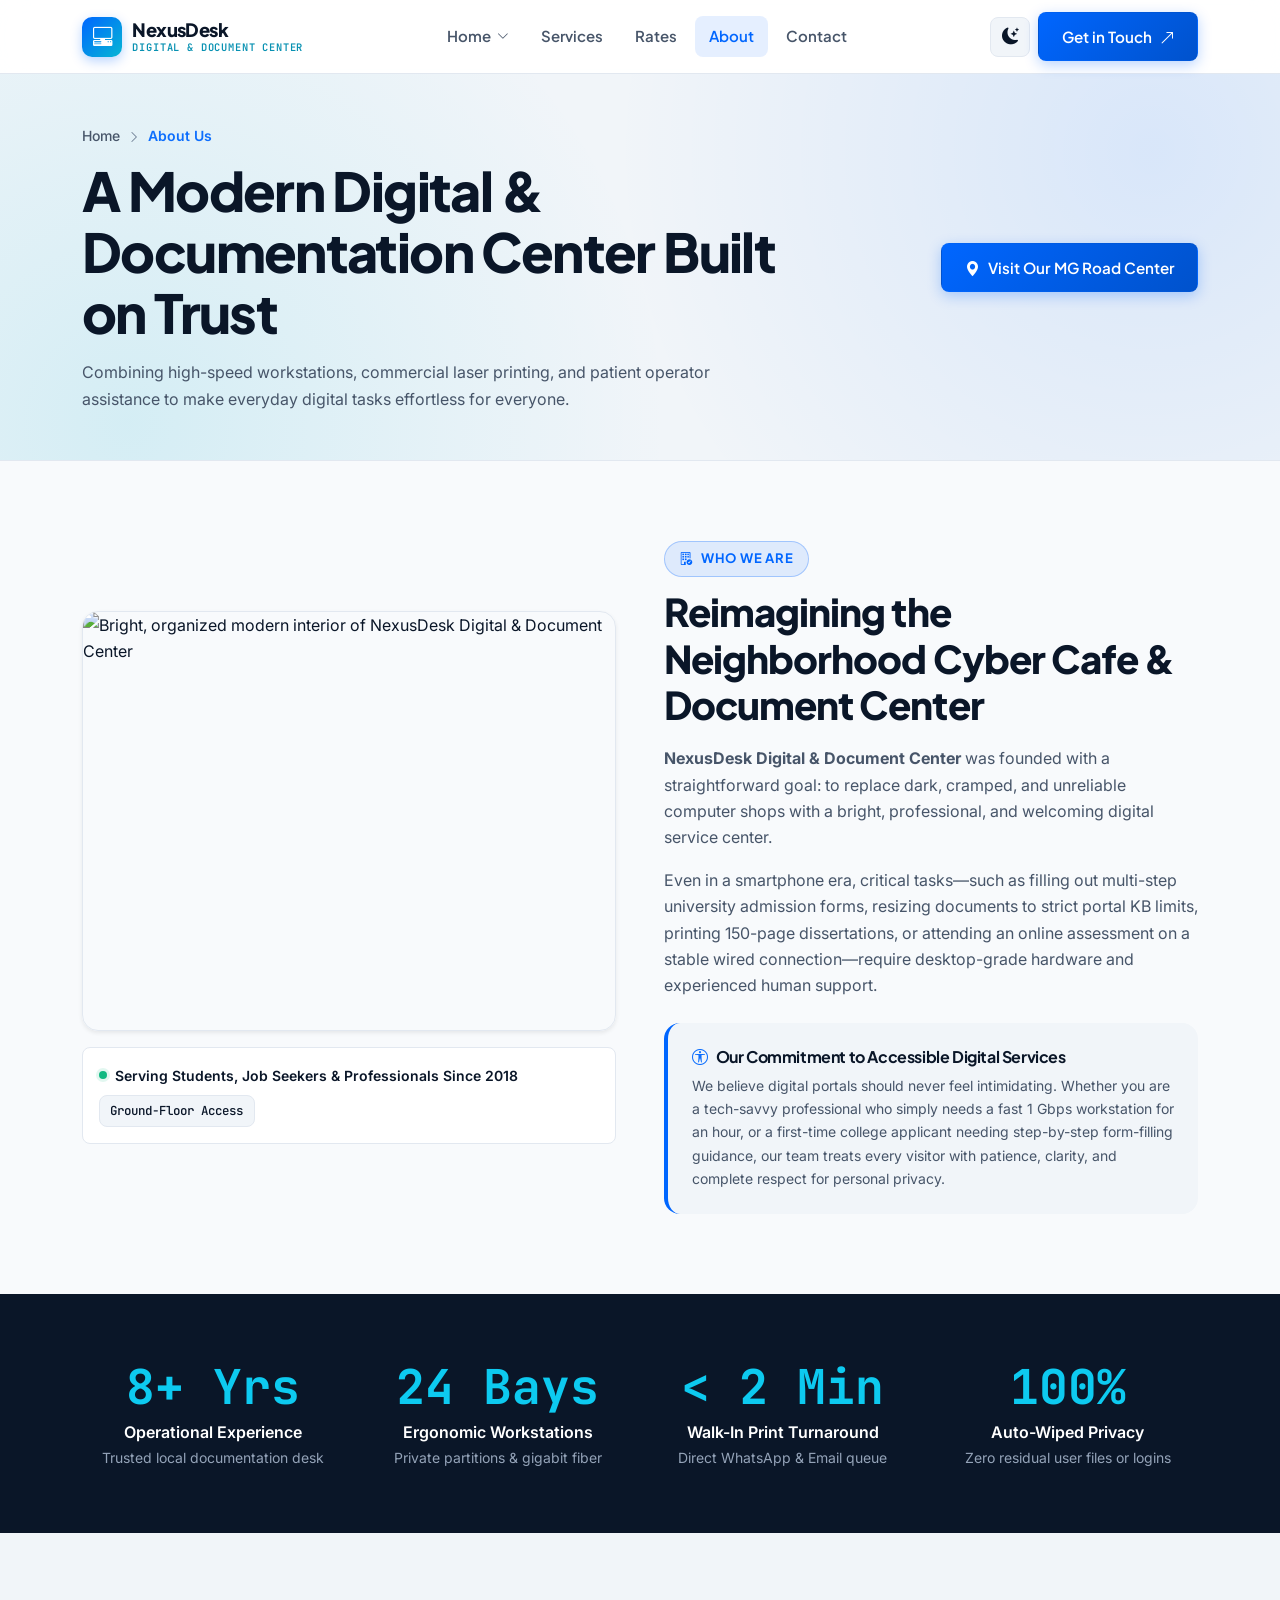
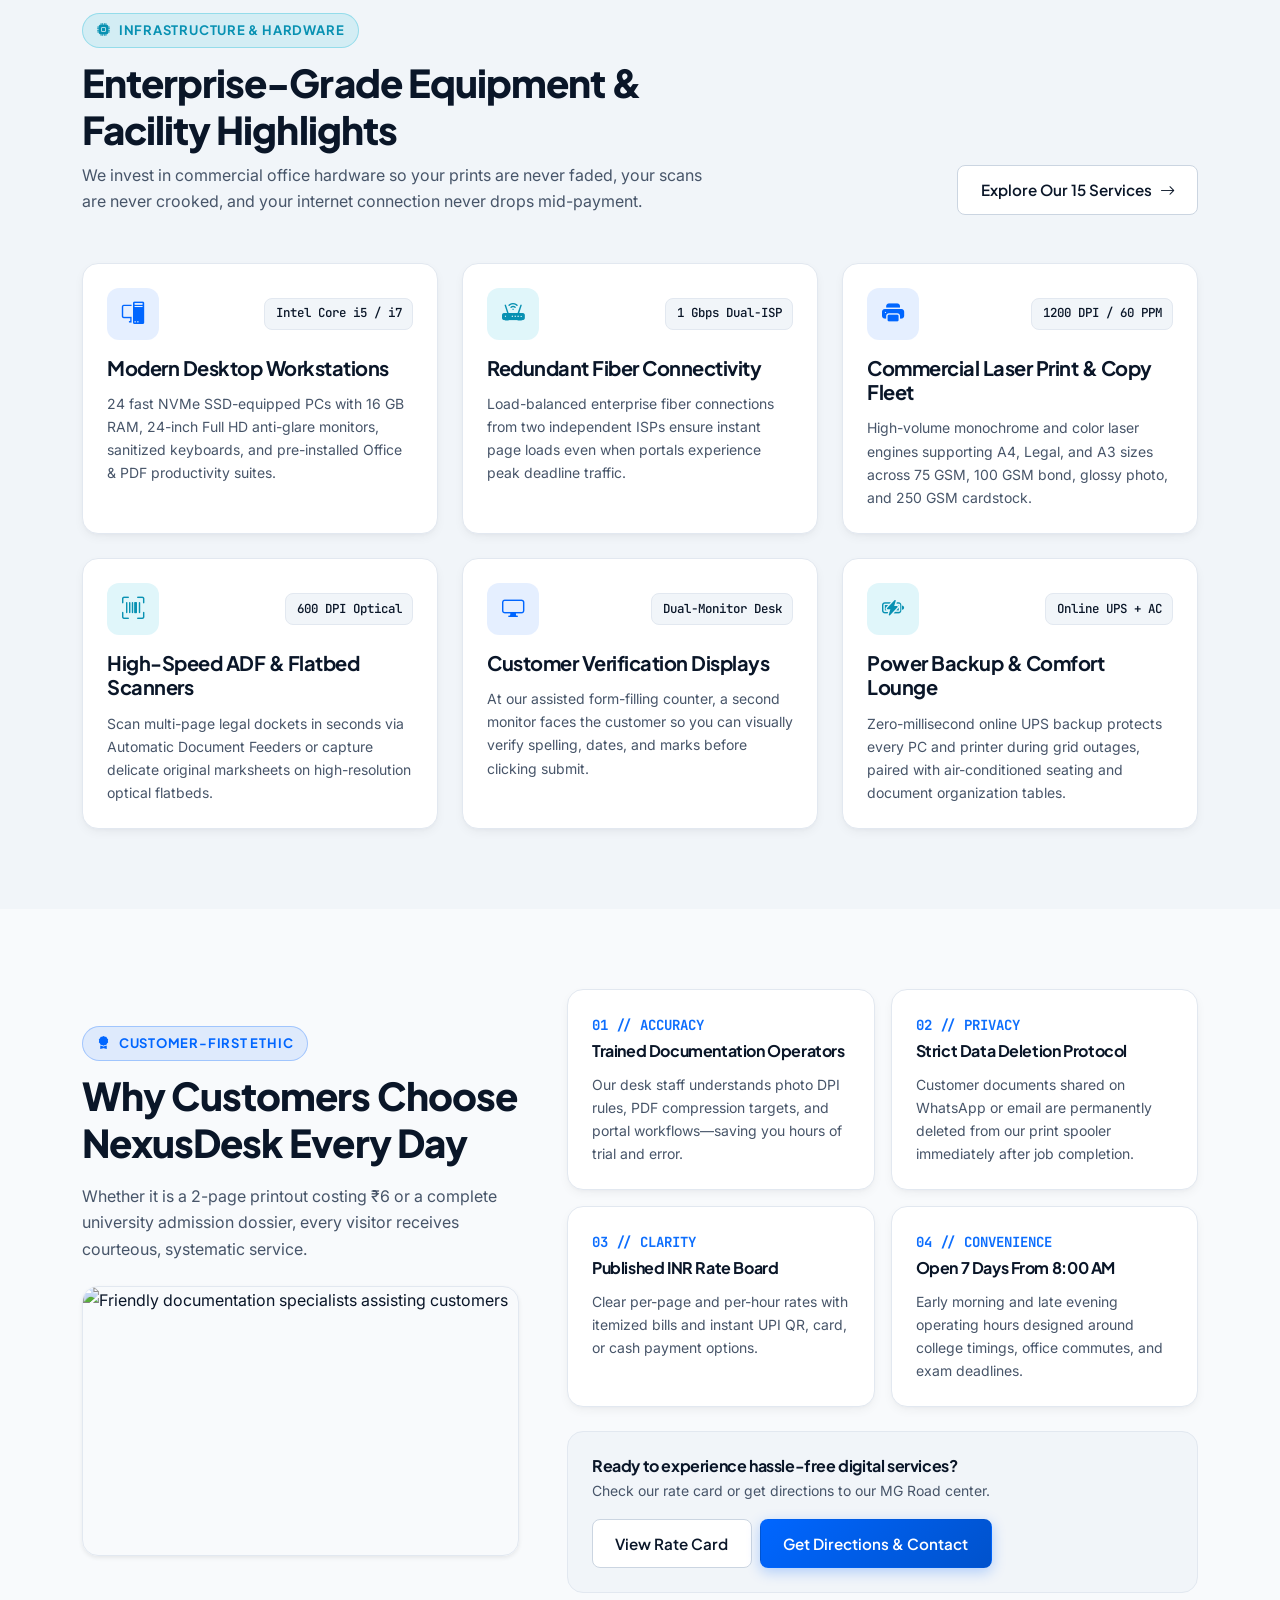
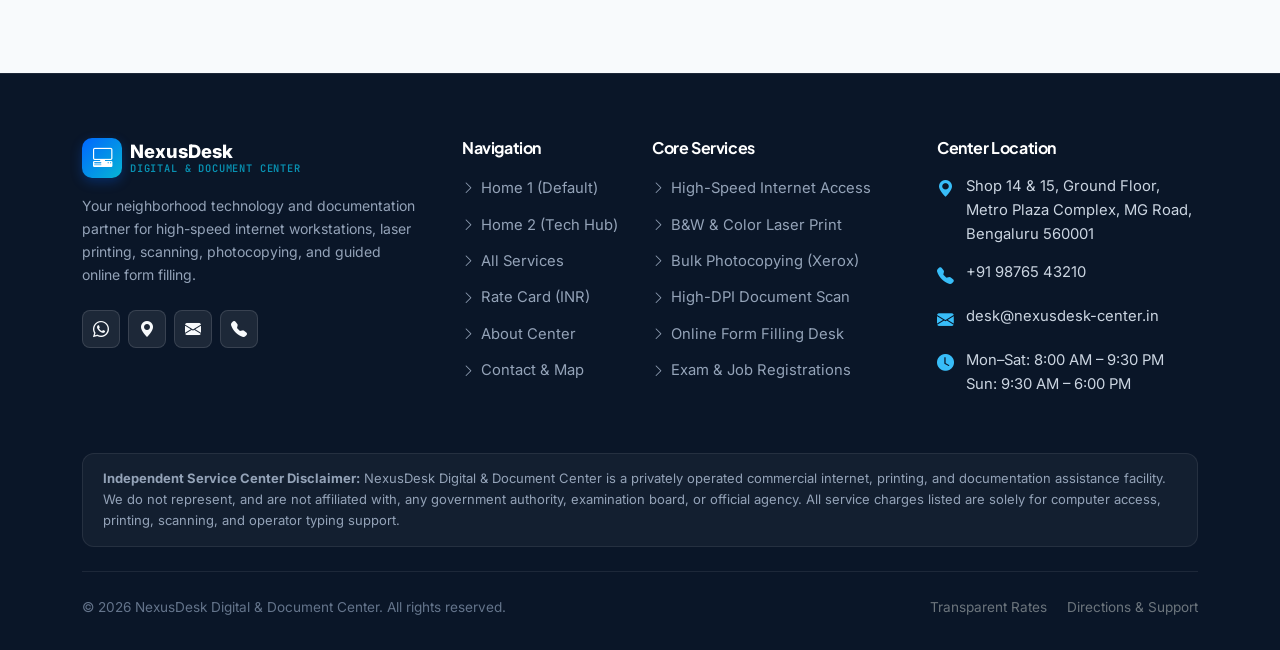
==== about.html @ b6b6ac23 "Your commit message" ====
<!DOCTYPE html>
<html lang="en" data-theme="light">
<head>
  <meta charset="UTF-8" />
  <meta name="viewport" content="width=device-width, initial-scale=1.0" />
  <meta name="description" content="About NexusDesk Digital & Document Center — Our commitment to accessible digital services, enterprise workstation and printing equipment, and reliable customer service." />
  <title>About Our Center | NexusDesk Digital &amp; Document Center</title>

  <!-- Google Fonts -->
  <link rel="preconnect" href="https://fonts.googleapis.com" />
  <link rel="preconnect" href="https://fonts.gstatic.com" crossorigin />
  <link href="https://fonts.googleapis.com/css2?family=Inter:wght@400;500;600;700&family=JetBrains+Mono:wght@500;600;700&family=Plus+Jakarta+Sans:wght@600;700;800&display=swap" rel="stylesheet" />

  <!-- Bootstrap 5.3 CSS & Bootstrap Icons -->
  <link href="https://cdn.jsdelivr.net/npm/bootstrap@5.3.3/dist/css/bootstrap.min.css" rel="stylesheet" />
  <link href="https://cdn.jsdelivr.net/npm/bootstrap-icons@1.11.3/font/bootstrap-icons.min.css" rel="stylesheet" />

  <!-- Custom Design System CSS -->
  <link rel="stylesheet" href="assets/css/style.css" />
</head>
<body>

  <!-- ====================================================================
       MANDATORY STICKY NAVBAR
       ==================================================================== -->
  <header class="site-header">
    <nav class="navbar navbar-expand-lg navbar-custom" aria-label="Main Navigation">
      <div class="container">
        <a class="navbar-brand-custom" href="index.html">
          <span class="brand-mark"><i class="bi bi-pc-display-horizontal"></i></span>
          <span class="brand-text-wrap">
            <span class="brand-name">NexusDesk</span>
            <span class="brand-tag">Digital &amp; Document Center</span>
          </span>
        </a>

        <div class="d-flex align-items-center gap-2 d-lg-none">
          <button type="button" class="btn-theme-toggle js-theme-toggle" aria-label="Switch theme">
            <i class="bi bi-moon-stars-fill"></i>
          </button>
          <button class="navbar-toggler navbar-toggler-custom" type="button" data-bs-toggle="collapse" data-bs-target="#mainNavbarCollapse" aria-controls="mainNavbarCollapse" aria-expanded="false" aria-label="Toggle navigation">
            <i class="bi bi-list"></i>
          </button>
        </div>

        <div class="collapse navbar-collapse navbar-collapse-custom" id="mainNavbarCollapse">
          <ul class="navbar-nav mx-auto">
            <li class="nav-item dropdown">
              <a class="nav-link dropdown-toggle" href="index.html" id="homeDropdown" role="button" aria-expanded="false">
                <span>Home</span>
                <i class="bi bi-chevron-down dropdown-chevron"></i>
              </a>
              <ul class="dropdown-menu" aria-labelledby="homeDropdown">
                <li>
                  <a class="dropdown-item" href="index.html">
                    <div>
                      <span>Home 1 — Digital Service Center</span>
                      <span class="dropdown-item-desc">Classic workstation, print &amp; form hub</span>
                    </div>
                    <i class="bi bi-arrow-right-short fs-5"></i>
                  </a>
                </li>
                <li>
                  <a class="dropdown-item" href="home-2.html">
                    <div>
                      <span>Home 2 — Express Tech &amp; Rate Hub</span>
                      <span class="dropdown-item-desc">Bento showcase &amp; instant cost estimator</span>
                    </div>
                    <i class="bi bi-arrow-right-short fs-5"></i>
                  </a>
                </li>
              </ul>
            </li>
            <li class="nav-item">
              <a class="nav-link" href="services.html">Services</a>
            </li>
            <li class="nav-item">
              <a class="nav-link" href="rates.html">Rates</a>
            </li>
            <li class="nav-item">
              <a class="nav-link active" href="about.html">About</a>
            </li>
            <li class="nav-item">
              <a class="nav-link" href="contact.html">Contact</a>
            </li>
          </ul>

          <div class="d-none d-lg-flex align-items-center gap-2">
            <button type="button" class="btn-theme-toggle js-theme-toggle" aria-label="Switch theme">
              <i class="bi bi-moon-stars-fill"></i>
            </button>
            <a href="contact.html" class="btn-brand">
              <span>Get in Touch</span>
              <i class="bi bi-arrow-up-right"></i>
            </a>
          </div>

          <div class="navbar-actions-mobile d-lg-none">
            <a href="contact.html" class="btn-brand w-100">
              <span>Get in Touch</span>
              <i class="bi bi-arrow-up-right"></i>
            </a>
          </div>
        </div>
      </div>
    </nav>
  </header>

  <main>
    <!-- ==================================================================
         PAGE HERO
         ================================================================== -->
    <section class="page-hero">
      <div class="container">
        <div class="row align-items-center justify-content-between g-4">
          <div class="col-lg-8">
            <ol class="breadcrumb-custom">
              <li><a href="index.html">Home</a></li>
              <li><i class="bi bi-chevron-right small"></i></li>
              <li class="text-primary fw-semibold">About Us</li>
            </ol>
            <h1 class="display-title mb-3">A Modern Digital &amp; Documentation Center Built on Trust</h1>
            <p class="section-subtitle mb-0">
              Combining high-speed workstations, commercial laser printing, and patient operator assistance to make everyday digital tasks effortless for everyone.
            </p>
          </div>
          <div class="col-lg-4 text-lg-end">
            <a href="contact.html" class="btn-brand">
              <i class="bi bi-geo-alt-fill"></i>
              <span>Visit Our MG Road Center</span>
            </a>
          </div>
        </div>
      </div>
    </section>

    <!-- ==================================================================
         1. BUSINESS INTRODUCTION & OUR COMMITMENT TO ACCESSIBLE DIGITAL SERVICES
         ================================================================== -->
    <section class="section-padding">
      <div class="container">
        <div class="row align-items-center g-5">
          <div class="col-lg-6 js-reveal">
            <div class="position-relative">
              <img
                src="https://images.unsplash.com/photo-1497215728101-856f4ea42174?auto=format&fit=crop&w=1000&q=85"
                alt="Bright, organized modern interior of NexusDesk Digital & Document Center"
                class="rounded-4 shadow-sm w-100"
                style="height: 420px; object-fit: cover; border: 1px solid var(--border-color);"
              />
              <div class="p-3 rounded-3 mt-3 d-flex flex-wrap align-items-center justify-content-between gap-2 bg-surface" style="border: 1px solid var(--border-color);">
                <div class="d-flex align-items-center gap-2">
                  <span class="status-dot"></span>
                  <span class="small fw-semibold">Serving Students, Job Seekers &amp; Professionals Since 2018</span>
                </div>
                <span class="spec-pill">Ground-Floor Access</span>
              </div>
            </div>
          </div>

          <div class="col-lg-6 js-reveal">
            <span class="eyebrow-badge"><i class="bi bi-building-check"></i> Who We Are</span>
            <h2 class="section-title mb-3">Reimagining the Neighborhood Cyber Cafe &amp; Document Center</h2>
            <p>
              <strong>NexusDesk Digital &amp; Document Center</strong> was founded with a straightforward goal: to replace dark, cramped, and unreliable computer shops with a bright, professional, and welcoming digital service center.
            </p>
            <p>
              Even in a smartphone era, critical tasks—such as filling out multi-step university admission forms, resizing documents to strict portal KB limits, printing 150-page dissertations, or attending an online assessment on a stable wired connection—require desktop-grade hardware and experienced human support.
            </p>

            <!-- Commitment Box -->
            <div class="p-4 rounded-4 bg-surface-alt mt-4" style="border-left: 4px solid var(--accent-primary);">
              <h3 class="h6 fw-bold mb-2"><i class="bi bi-universal-access-circle text-primary me-2"></i>Our Commitment to Accessible Digital Services</h3>
              <p class="small mb-0">
                We believe digital portals should never feel intimidating. Whether you are a tech-savvy professional who simply needs a fast 1 Gbps workstation for an hour, or a first-time college applicant needing step-by-step form-filling guidance, our team treats every visitor with patience, clarity, and complete respect for personal privacy.
              </p>
            </div>
          </div>
        </div>
      </div>
    </section>

    <!-- ==================================================================
         2. EXPERIENCE & CUSTOMER SERVICE METRICS
         ================================================================== -->
    <section class="section-padding-sm bg-navy">
      <div class="container">
        <div class="row g-4 text-center">
          <div class="col-6 col-lg-3 js-reveal">
            <div class="p-3">
              <div class="font-mono display-5 fw-bold text-info mb-1">8+ Yrs</div>
              <div class="fw-semibold text-white">Operational Experience</div>
              <div class="small" style="color: #94A3B8;">Trusted local documentation desk</div>
            </div>
          </div>
          <div class="col-6 col-lg-3 js-reveal">
            <div class="p-3">
              <div class="font-mono display-5 fw-bold text-info mb-1">24 Bays</div>
              <div class="fw-semibold text-white">Ergonomic Workstations</div>
              <div class="small" style="color: #94A3B8;">Private partitions &amp; gigabit fiber</div>
            </div>
          </div>
          <div class="col-6 col-lg-3 js-reveal">
            <div class="p-3">
              <div class="font-mono display-5 fw-bold text-info mb-1">&lt; 2 Min</div>
              <div class="fw-semibold text-white">Walk-In Print Turnaround</div>
              <div class="small" style="color: #94A3B8;">Direct WhatsApp &amp; Email queue</div>
            </div>
          </div>
          <div class="col-6 col-lg-3 js-reveal">
            <div class="p-3">
              <div class="font-mono display-5 fw-bold text-info mb-1">100%</div>
              <div class="fw-semibold text-white">Auto-Wiped Privacy</div>
              <div class="small" style="color: #94A3B8;">Zero residual user files or logins</div>
            </div>
          </div>
        </div>
      </div>
    </section>

    <!-- ==================================================================
         3. EQUIPMENT & FACILITY HIGHLIGHTS
         ================================================================== -->
    <section class="section-padding bg-surface-alt">
      <div class="container">
        <div class="row align-items-end justify-content-between mb-5 g-3">
          <div class="col-lg-7">
            <span class="eyebrow-badge eyebrow-cyan"><i class="bi bi-cpu-fill"></i> Infrastructure &amp; Hardware</span>
            <h2 class="section-title mb-2">Enterprise-Grade Equipment &amp; Facility Highlights</h2>
            <p class="section-subtitle mb-0">
              We invest in commercial office hardware so your prints are never faded, your scans are never crooked, and your internet connection never drops mid-payment.
            </p>
          </div>
          <div class="col-lg-auto">
            <a href="services.html" class="btn-outline-brand">
              <span>Explore Our 15 Services</span>
              <i class="bi bi-arrow-right"></i>
            </a>
          </div>
        </div>

        <div class="row g-4">
          <div class="col-md-6 col-lg-4 js-reveal">
            <div class="surface-card">
              <div class="d-flex align-items-center justify-content-between mb-3">
                <div class="icon-box mb-0"><i class="bi bi-pc-display"></i></div>
                <span class="spec-pill">Intel Core i5 / i7</span>
              </div>
              <h3 class="h5 fw-bold">Modern Desktop Workstations</h3>
              <p class="small mb-0">
                24 fast NVMe SSD-equipped PCs with 16 GB RAM, 24-inch Full HD anti-glare monitors, sanitized keyboards, and pre-installed Office &amp; PDF productivity suites.
              </p>
            </div>
          </div>

          <div class="col-md-6 col-lg-4 js-reveal">
            <div class="surface-card">
              <div class="d-flex align-items-center justify-content-between mb-3">
                <div class="icon-box icon-cyan mb-0"><i class="bi bi-router-fill"></i></div>
                <span class="spec-pill">1 Gbps Dual-ISP</span>
              </div>
              <h3 class="h5 fw-bold">Redundant Fiber Connectivity</h3>
              <p class="small mb-0">
                Load-balanced enterprise fiber connections from two independent ISPs ensure instant page loads even when portals experience peak deadline traffic.
              </p>
            </div>
          </div>

          <div class="col-md-6 col-lg-4 js-reveal">
            <div class="surface-card">
              <div class="d-flex align-items-center justify-content-between mb-3">
                <div class="icon-box mb-0"><i class="bi bi-printer-fill"></i></div>
                <span class="spec-pill">1200 DPI / 60 PPM</span>
              </div>
              <h3 class="h5 fw-bold">Commercial Laser Print &amp; Copy Fleet</h3>
              <p class="small mb-0">
                High-volume monochrome and color laser engines supporting A4, Legal, and A3 sizes across 75 GSM, 100 GSM bond, glossy photo, and 250 GSM cardstock.
              </p>
            </div>
          </div>

          <div class="col-md-6 col-lg-4 js-reveal">
            <div class="surface-card">
              <div class="d-flex align-items-center justify-content-between mb-3">
                <div class="icon-box icon-cyan mb-0"><i class="bi bi-upc-scan"></i></div>
                <span class="spec-pill">600 DPI Optical</span>
              </div>
              <h3 class="h5 fw-bold">High-Speed ADF &amp; Flatbed Scanners</h3>
              <p class="small mb-0">
                Scan multi-page legal dockets in seconds via Automatic Document Feeders or capture delicate original marksheets on high-resolution optical flatbeds.
              </p>
            </div>
          </div>

          <div class="col-md-6 col-lg-4 js-reveal">
            <div class="surface-card">
              <div class="d-flex align-items-center justify-content-between mb-3">
                <div class="icon-box mb-0"><i class="bi bi-display"></i></div>
                <span class="spec-pill">Dual-Monitor Desk</span>
              </div>
              <h3 class="h5 fw-bold">Customer Verification Displays</h3>
              <p class="small mb-0">
                At our assisted form-filling counter, a second monitor faces the customer so you can visually verify spelling, dates, and marks before clicking submit.
              </p>
            </div>
          </div>

          <div class="col-md-6 col-lg-4 js-reveal">
            <div class="surface-card">
              <div class="d-flex align-items-center justify-content-between mb-3">
                <div class="icon-box icon-cyan mb-0"><i class="bi bi-battery-charging"></i></div>
                <span class="spec-pill">Online UPS + AC</span>
              </div>
              <h3 class="h5 fw-bold">Power Backup &amp; Comfort Lounge</h3>
              <p class="small mb-0">
                Zero-millisecond online UPS backup protects every PC and printer during grid outages, paired with air-conditioned seating and document organization tables.
              </p>
            </div>
          </div>
        </div>
      </div>
    </section>

    <!-- ==================================================================
         4. EXPERIENCE, CUSTOMER SERVICE & WHY CUSTOMERS CHOOSE US
         ================================================================== -->
    <section class="section-padding">
      <div class="container">
        <div class="row align-items-center g-5">
          <div class="col-lg-5 js-reveal">
            <span class="eyebrow-badge"><i class="bi bi-award-fill"></i> Customer-First Ethic</span>
            <h2 class="section-title mb-3">Why Customers Choose NexusDesk Every Day</h2>
            <p class="mb-4">
              Whether it is a 2-page printout costing ₹6 or a complete university admission dossier, every visitor receives courteous, systematic service.
            </p>
            <img
              src="https://images.unsplash.com/photo-1522071820081-009f0129c71c?auto=format&fit=crop&w=900&q=80"
              alt="Friendly documentation specialists assisting customers"
              class="rounded-4 shadow-sm w-100"
              style="height: 270px; object-fit: cover; border: 1px solid var(--border-color);"
            />
          </div>

          <div class="col-lg-7 js-reveal">
            <div class="row g-3">
              <div class="col-sm-6">
                <div class="surface-card p-4">
                  <div class="font-mono small fw-bold text-primary mb-1">01 // ACCURACY</div>
                  <h3 class="h6 fw-bold">Trained Documentation Operators</h3>
                  <p class="small mb-0">
                    Our desk staff understands photo DPI rules, PDF compression targets, and portal workflows—saving you hours of trial and error.
                  </p>
                </div>
              </div>
              <div class="col-sm-6">
                <div class="surface-card p-4">
                  <div class="font-mono small fw-bold text-primary mb-1">02 // PRIVACY</div>
                  <h3 class="h6 fw-bold">Strict Data Deletion Protocol</h3>
                  <p class="small mb-0">
                    Customer documents shared on WhatsApp or email are permanently deleted from our print spooler immediately after job completion.
                  </p>
                </div>
              </div>
              <div class="col-sm-6">
                <div class="surface-card p-4">
                  <div class="font-mono small fw-bold text-primary mb-1">03 // CLARITY</div>
                  <h3 class="h6 fw-bold">Published INR Rate Board</h3>
                  <p class="small mb-0">
                    Clear per-page and per-hour rates with itemized bills and instant UPI QR, card, or cash payment options.
                  </p>
                </div>
              </div>
              <div class="col-sm-6">
                <div class="surface-card p-4">
                  <div class="font-mono small fw-bold text-primary mb-1">04 // CONVENIENCE</div>
                  <h3 class="h6 fw-bold">Open 7 Days From 8:00 AM</h3>
                  <p class="small mb-0">
                    Early morning and late evening operating hours designed around college timings, office commutes, and exam deadlines.
                  </p>
                </div>
              </div>
            </div>

            <div class="p-4 rounded-4 bg-surface-alt mt-4 d-flex flex-wrap align-items-center justify-content-between gap-3" style="border: 1px solid var(--border-color);">
              <div>
                <h4 class="h6 fw-bold mb-1">Ready to experience hassle-free digital services?</h4>
                <p class="small mb-0">Check our rate card or get directions to our MG Road center.</p>
              </div>
              <div class="d-flex flex-wrap gap-2">
                <a href="rates.html" class="btn-outline-brand btn-sm">View Rate Card</a>
                <a href="contact.html" class="btn-brand btn-sm">Get Directions &amp; Contact</a>
              </div>
            </div>
          </div>
        </div>
      </div>
    </section>
  </main>

  <!-- ====================================================================
       PROFESSIONAL MULTI-COLUMN FOOTER
       ==================================================================== -->
  <footer class="site-footer">
    <div class="container">
      <div class="row g-4 pb-4">
        <div class="col-lg-4 col-md-6">
          <a class="d-inline-flex align-items-center gap-2 text-decoration-none mb-3" href="index.html">
            <span class="brand-mark"><i class="bi bi-pc-display-horizontal"></i></span>
            <span class="brand-text-wrap">
              <span class="brand-name text-white">NexusDesk</span>
              <span class="brand-tag">Digital &amp; Document Center</span>
            </span>
          </a>
          <p class="small mb-4" style="color: #94A3B8; max-width: 340px;">
            Your neighborhood technology and documentation partner for high-speed internet workstations, laser printing, scanning, photocopying, and guided online form filling.
          </p>
          <div class="d-flex align-items-center gap-2">
            <a href="https://wa.me/919876543210" data-config="whatsapp" class="social-icon-btn" aria-label="WhatsApp"><i class="bi bi-whatsapp"></i></a>
            <a href="contact.html#map-section" class="social-icon-btn" aria-label="Google Maps Location"><i class="bi bi-geo-alt-fill"></i></a>
            <a href="mailto:desk@nexusdesk-center.in" data-config="email" class="social-icon-btn" aria-label="Email Us"><i class="bi bi-envelope-fill"></i></a>
            <a href="tel:+919876543210" data-config="phone" class="social-icon-btn" aria-label="Call Us"><i class="bi bi-telephone-fill"></i></a>
          </div>
        </div>

        <div class="col-lg-2 col-md-6 col-6">
          <h5>Navigation</h5>
          <ul class="footer-links">
            <li><a href="index.html"><i class="bi bi-chevron-right small"></i> Home 1 (Default)</a></li>
            <li><a href="home-2.html"><i class="bi bi-chevron-right small"></i> Home 2 (Tech Hub)</a></li>
            <li><a href="services.html"><i class="bi bi-chevron-right small"></i> All Services</a></li>
            <li><a href="rates.html"><i class="bi bi-chevron-right small"></i> Rate Card (INR)</a></li>
            <li><a href="about.html"><i class="bi bi-chevron-right small"></i> About Center</a></li>
            <li><a href="contact.html"><i class="bi bi-chevron-right small"></i> Contact &amp; Map</a></li>
          </ul>
        </div>

        <div class="col-lg-3 col-md-6 col-6">
          <h5>Core Services</h5>
          <ul class="footer-links">
            <li><a href="services.html#internet-services"><i class="bi bi-chevron-right small"></i> High-Speed Internet Access</a></li>
            <li><a href="services.html#printing-services"><i class="bi bi-chevron-right small"></i> B&amp;W &amp; Color Laser Print</a></li>
            <li><a href="services.html#printing-services"><i class="bi bi-chevron-right small"></i> Bulk Photocopying (Xerox)</a></li>
            <li><a href="services.html#printing-services"><i class="bi bi-chevron-right small"></i> High-DPI Document Scan</a></li>
            <li><a href="services.html#application-services"><i class="bi bi-chevron-right small"></i> Online Form Filling Desk</a></li>
            <li><a href="services.html#application-services"><i class="bi bi-chevron-right small"></i> Exam &amp; Job Registrations</a></li>
          </ul>
        </div>

        <div class="col-lg-3 col-md-6">
          <h5>Center Location</h5>
          <div class="footer-contact-item">
            <i class="bi bi-geo-alt-fill"></i>
            <span>Shop 14 &amp; 15, Ground Floor, Metro Plaza Complex, MG Road, Bengaluru 560001</span>
          </div>
          <div class="footer-contact-item">
            <i class="bi bi-telephone-fill"></i>
            <a href="tel:+919876543210" data-config="phone">+91 98765 43210</a>
          </div>
          <div class="footer-contact-item">
            <i class="bi bi-envelope-fill"></i>
            <a href="mailto:desk@nexusdesk-center.in" data-config="email">desk@nexusdesk-center.in</a>
          </div>
          <div class="footer-contact-item mb-0">
            <i class="bi bi-clock-fill"></i>
            <span>Mon–Sat: 8:00 AM – 9:30 PM<br />Sun: 9:30 AM – 6:00 PM</span>
          </div>
        </div>
      </div>

      <div class="footer-disclaimer">
        <strong>Independent Service Center Disclaimer:</strong> NexusDesk Digital &amp; Document Center is a privately operated commercial internet, printing, and documentation assistance facility. We do not represent, and are not affiliated with, any government authority, examination board, or official agency. All service charges listed are solely for computer access, printing, scanning, and operator typing support.
      </div>

      <div class="d-flex flex-column flex-sm-row align-items-center justify-content-between pt-4 mt-4 border-top" style="border-color: rgba(255,255,255,0.08) !important; font-size: 0.85rem; color: #64748B;">
        <div>&copy; 2026 NexusDesk Digital &amp; Document Center. All rights reserved.</div>
        <div class="mt-2 mt-sm-0">
          <a href="rates.html" class="text-secondary me-3">Transparent Rates</a>
          <a href="contact.html" class="text-secondary">Directions &amp; Support</a>
        </div>
      </div>
    </div>
  </footer>

  <!-- Back to Top Button -->
  <button type="button" class="back-to-top js-back-to-top" aria-label="Back to top">
    <i class="bi bi-arrow-up"></i>
  </button>

  <!-- Bootstrap 5.3 JS Bundle + GSAP -->
  <script src="https://cdn.jsdelivr.net/npm/bootstrap@5.3.3/dist/js/bootstrap.bundle.min.js"></script>
  <script src="https://cdnjs.cloudflare.com/ajax/libs/gsap/3.12.5/gsap.min.js"></script>
  <script src="https://cdnjs.cloudflare.com/ajax/libs/gsap/3.12.5/ScrollTrigger.min.js"></script>
  <script src="assets/js/main.js"></script>
</body>
</html>
---- assets/css/style.css ----
/* ==========================================================================
   NexusDesk Digital & Document Center — Commercial Website Template
   Design System: Deep Navy, Cool Light Grey, Pure White, Electric Blue & Cyan
   Tech Stack: Bootstrap 5.3 + Custom CSS Variables + Light/Dark Theme Engine
   ========================================================================== */

:root,
[data-theme="light"] {
  /* Core Palette - Light Mode */
  --bg-body: #F8FAFC;
  --bg-surface: #FFFFFF;
  --bg-surface-alt: #F1F5F9;
  --bg-surface-elevated: #FFFFFF;
  --bg-navy: #0A1628;
  --bg-navy-light: #13233F;
  --bg-glass: rgba(255, 255, 255, 0.88);
  
  /* Typography Colors */
  --text-primary: #0A1628;
  --text-secondary: #475569;
  --text-muted: #64748B;
  --text-on-navy: #F8FAFC;
  --text-on-navy-muted: #CBD5E1;

  /* Brand & Accent Colors */
  --accent-primary: #0066FF;
  --accent-primary-hover: #0052CC;
  --accent-primary-soft: rgba(0, 102, 255, 0.1);
  --accent-cyan: #0891B2;
  --accent-cyan-bright: #06B6D4;
  --accent-cyan-soft: rgba(6, 182, 212, 0.12);
  --accent-success: #10B981;
  --accent-success-soft: rgba(16, 185, 129, 0.12);
  --accent-warning: #F59E0B;
  --accent-warning-soft: rgba(245, 158, 11, 0.14);

  /* Borders & Dividers */
  --border-color: #E2E8F0;
  --border-strong: #CBD5E1;
  --border-accent: rgba(0, 102, 255, 0.28);

  /* Shadows */
  --shadow-xs: 0 1px 2px rgba(10, 22, 40, 0.04);
  --shadow-sm: 0 4px 12px -2px rgba(10, 22, 40, 0.06), 0 2px 4px -2px rgba(10, 22, 40, 0.04);
  --shadow-md: 0 12px 24px -4px rgba(10, 22, 40, 0.08), 0 4px 8px -2px rgba(10, 22, 40, 0.04);
  --shadow-lg: 0 20px 40px -8px rgba(10, 22, 40, 0.12), 0 8px 16px -4px rgba(0, 102, 255, 0.06);
  --shadow-navbar: 0 4px 20px rgba(10, 22, 40, 0.06);

  /* Typography Families */
  --font-heading: 'Plus Jakarta Sans', -apple-system, BlinkMacSystemFont, sans-serif;
  --font-body: 'Inter', -apple-system, BlinkMacSystemFont, sans-serif;
  --font-mono: 'JetBrains Mono', monospace;

  /* 4px / 8px Spacing System & Radii */
  --space-1: 0.25rem;  /* 4px */
  --space-2: 0.5rem;   /* 8px */
  --space-3: 0.75rem;  /* 12px */
  --space-4: 1rem;     /* 16px */
  --space-5: 1.5rem;   /* 24px */
  --space-6: 2rem;     /* 32px */
  --space-7: 2.5rem;   /* 40px */
  --space-8: 3rem;     /* 48px */
  --space-10: 4rem;    /* 64px */
  --space-12: 5rem;    /* 80px */

  --radius-sm: 0.5rem;   /* 8px */
  --radius-md: 0.75rem;  /* 12px */
  --radius-lg: 1rem;     /* 16px */
  --radius-xl: 1.5rem;   /* 24px */
  --radius-pill: 9999px;

  --transition-fast: 0.2s cubic-bezier(0.16, 1, 0.3, 1);
  --transition-base: 0.3s cubic-bezier(0.16, 1, 0.3, 1);
}

[data-theme="dark"] {
  --bg-body: #070E1A;
  --bg-surface: #0F1B2E;
  --bg-surface-alt: #15233B;
  --bg-surface-elevated: #1A2B47;
  --bg-navy: #040912;
  --bg-navy-light: #0F1B2E;
  --bg-glass: rgba(15, 27, 46, 0.9);

  --text-primary: #F8FAFC;
  --text-secondary: #CBD5E1;
  --text-muted: #94A3B8;
  --text-on-navy: #F8FAFC;
  --text-on-navy-muted: #CBD5E1;

  --accent-primary: #3B82F6;
  --accent-primary-hover: #60A5FA;
  --accent-primary-soft: rgba(59, 130, 246, 0.16);
  --accent-cyan: #22D3EE;
  --accent-cyan-bright: #06B6D4;
  --accent-cyan-soft: rgba(34, 211, 238, 0.15);
  --accent-success: #34D399;
  --accent-success-soft: rgba(52, 211, 153, 0.15);
  --accent-warning: #FBBF24;
  --accent-warning-soft: rgba(251, 191, 36, 0.16);

  --border-color: #1E304C;
  --border-strong: #2C446B;
  --border-accent: rgba(59, 130, 246, 0.4);

  --shadow-xs: 0 1px 2px rgba(0, 0, 0, 0.3);
  --shadow-sm: 0 4px 12px rgba(0, 0, 0, 0.35);
  --shadow-md: 0 12px 28px rgba(0, 0, 0, 0.45);
  --shadow-lg: 0 20px 44px rgba(0, 0, 0, 0.6);
  --shadow-navbar: 0 4px 24px rgba(0, 0, 0, 0.45);
}

/* ==========================================================================
   1. Base Reset & Global Typography
   ========================================================================== */
*,
*::before,
*::after {
  box-sizing: border-box;
}

html {
  scroll-behavior: smooth;
  scroll-padding-top: 88px;
  max-width: 100%;
  overflow-x: hidden;
}

body {
  font-family: var(--font-body);
  background-color: var(--bg-body);
  color: var(--text-primary);
  line-height: 1.65;
  font-size: 1rem;
  -webkit-font-smoothing: antialiased;
  -moz-osx-font-smoothing: grayscale;
  max-width: 100%;
  overflow-x: hidden;
  transition: background-color 0.25s ease, color 0.25s ease;
}

h1, h2, h3, h4, h5, h6,
.h1, .h2, .h3, .h4, .h5, .h6 {
  font-family: var(--font-heading);
  color: var(--text-primary);
  font-weight: 700;
  letter-spacing: -0.025em;
  line-height: 1.22;
  margin-bottom: var(--space-3);
}

.display-title {
  font-size: clamp(2.15rem, 4.2vw, 3.5rem);
  font-weight: 800;
  letter-spacing: -0.03em;
  line-height: 1.14;
}

.section-title {
  font-size: clamp(1.75rem, 3vw, 2.5rem);
  font-weight: 800;
  letter-spacing: -0.025em;
}

.section-subtitle {
  color: var(--text-secondary);
  font-size: clamp(1rem, 1.15vw, 1.125rem);
  max-width: 660px;
  line-height: 1.65;
}

p {
  color: var(--text-secondary);
  margin-bottom: var(--space-4);
}

a {
  color: var(--accent-primary);
  text-decoration: none;
  transition: color var(--transition-fast);
}

a:hover {
  color: var(--accent-primary-hover);
}

img {
  max-width: 100%;
  height: auto;
  display: block;
}

.font-mono {
  font-family: var(--font-mono);
}

/* Override Bootstrap helper colors for full dark/light compatibility */
.text-muted {
  color: var(--text-muted) !important;
}

.text-secondary-custom {
  color: var(--text-secondary) !important;
}

.bg-surface {
  background-color: var(--bg-surface) !important;
}

.bg-surface-alt {
  background-color: var(--bg-surface-alt) !important;
}

.bg-navy {
  background-color: var(--bg-navy) !important;
  color: var(--text-on-navy);
}

.bg-navy h1, .bg-navy h2, .bg-navy h3, .bg-navy h4, .bg-navy h5, .bg-navy h6 {
  color: var(--text-on-navy);
}

.bg-navy p {
  color: var(--text-on-navy-muted);
}

.section-padding {
  padding-top: var(--space-12);
  padding-bottom: var(--space-12);
}

.section-padding-sm {
  padding-top: var(--space-8);
  padding-bottom: var(--space-8);
}

@media (max-width: 767.98px) {
  .section-padding {
    padding-top: var(--space-8);
    padding-bottom: var(--space-8);
  }
  .section-padding-sm {
    padding-top: var(--space-6);
    padding-bottom: var(--space-6);
  }
}

/* ==========================================================================
   2. Badges, Pills & Section Eyebrows
   ========================================================================== */
.eyebrow-badge {
  display: inline-flex;
  align-items: center;
  gap: 0.5rem;
  padding: 0.375rem 0.875rem;
  border-radius: var(--radius-pill);
  font-family: var(--font-heading);
  font-size: 0.8125rem;
  font-weight: 700;
  text-transform: uppercase;
  letter-spacing: 0.06em;
  background-color: var(--accent-primary-soft);
  color: var(--accent-primary);
  border: 1px solid var(--border-accent);
  margin-bottom: var(--space-3);
}

.eyebrow-badge.eyebrow-cyan {
  background-color: var(--accent-cyan-soft);
  color: var(--accent-cyan);
  border-color: rgba(6, 182, 212, 0.3);
}

.eyebrow-badge.eyebrow-on-navy {
  background-color: rgba(6, 182, 212, 0.15);
  color: #38BDF8;
  border-color: rgba(56, 189, 248, 0.3);
}

.status-dot {
  width: 8px;
  height: 8px;
  border-radius: 50%;
  background-color: var(--accent-success);
  display: inline-block;
  box-shadow: 0 0 0 3px var(--accent-success-soft);
  animation: pulseDot 2s infinite;
}

@keyframes pulseDot {
  0%, 100% { transform: scale(1); opacity: 1; }
  50% { transform: scale(1.2); opacity: 0.75; }
}

/* ==========================================================================
   3. Mandatory Sticky Navbar & Dropdown System
   ========================================================================== */
.site-header {
  position: sticky;
  top: 0;
  z-index: 1030;
  background-color: var(--bg-glass);
  backdrop-filter: blur(16px);
  -webkit-backdrop-filter: blur(16px);
  border-bottom: 1px solid var(--border-color);
  transition: background-color var(--transition-base), box-shadow var(--transition-base), border-color var(--transition-base);
}

.site-header.scrolled {
  box-shadow: var(--shadow-navbar);
}

.navbar-custom {
  padding-top: 0.75rem;
  padding-bottom: 0.75rem;
}

.navbar-brand-custom {
  display: inline-flex;
  align-items: center;
  gap: 0.65rem;
  font-family: var(--font-heading);
  font-weight: 800;
  font-size: 1.25rem;
  color: var(--text-primary) !important;
  letter-spacing: -0.03em;
  text-decoration: none;
  flex-shrink: 0;
}

.brand-mark {
  width: 40px;
  height: 40px;
  border-radius: 10px;
  background: linear-gradient(135deg, #0066FF 0%, #06B6D4 100%);
  color: #FFFFFF;
  display: inline-flex;
  align-items: center;
  justify-content: center;
  font-size: 1.2rem;
  box-shadow: 0 4px 12px rgba(0, 102, 255, 0.28);
  flex-shrink: 0;
}

.brand-text-wrap {
  display: flex;
  flex-direction: column;
  line-height: 1.1;
}

.brand-name {
  font-size: 1.15rem;
  font-weight: 800;
  color: var(--text-primary);
}

.brand-tag {
  font-family: var(--font-mono);
  font-size: 0.65rem;
  font-weight: 600;
  text-transform: uppercase;
  letter-spacing: 0.08em;
  color: var(--accent-cyan);
  margin-top: 2px;
}

.navbar-custom .navbar-nav {
  gap: 0.25rem;
}

.navbar-custom .nav-link {
  font-family: var(--font-heading);
  font-weight: 600;
  font-size: 0.9375rem;
  color: var(--text-secondary) !important;
  padding: 0.5rem 0.875rem !important;
  border-radius: var(--radius-sm);
  transition: color var(--transition-fast), background-color var(--transition-fast);
  display: inline-flex;
  align-items: center;
  gap: 0.35rem;
  white-space: nowrap;
}

.navbar-custom .nav-link:hover,
.navbar-custom .nav-link:focus,
.navbar-custom .nav-link.active {
  color: var(--accent-primary) !important;
  background-color: var(--accent-primary-soft);
}

/* Dropdown styling */
.navbar-custom .dropdown-toggle::after {
  display: none;
}

.dropdown-chevron {
  font-size: 0.75rem;
  transition: transform var(--transition-fast);
}

.nav-item.dropdown.show .dropdown-chevron,
.nav-item.dropdown:hover .dropdown-chevron {
  transform: rotate(180deg);
}

.navbar-custom .dropdown-menu {
  background-color: var(--bg-surface);
  border: 1px solid var(--border-color);
  border-radius: var(--radius-md);
  box-shadow: var(--shadow-lg);
  padding: 0.5rem;
  min-width: 240px;
  margin-top: 0.35rem;
}

/* Desktop Hover + Click Support */
@media (min-width: 992px) {
  .navbar-custom .nav-item.dropdown:hover > .dropdown-menu {
    display: block;
    margin-top: 0;
  }
  .navbar-custom .nav-item.dropdown {
    padding-bottom: 0.25rem;
    margin-bottom: -0.25rem;
  }
}

.navbar-custom .dropdown-item {
  font-family: var(--font-heading);
  font-weight: 600;
  font-size: 0.9rem;
  color: var(--text-primary);
  padding: 0.625rem 0.875rem;
  border-radius: var(--radius-sm);
  display: flex;
  align-items: center;
  justify-content: space-between;
  gap: 0.75rem;
  transition: background-color var(--transition-fast), color var(--transition-fast);
}

.navbar-custom .dropdown-item:hover,
.navbar-custom .dropdown-item:focus,
.navbar-custom .dropdown-item.active {
  background-color: var(--accent-primary-soft);
  color: var(--accent-primary);
}

.dropdown-item-desc {
  display: block;
  font-family: var(--font-body);
  font-size: 0.75rem;
  font-weight: 400;
  color: var(--text-muted);
  margin-top: 2px;
}

/* Theme Toggle Button */
.btn-theme-toggle {
  width: 40px;
  height: 40px;
  border-radius: var(--radius-sm);
  border: 1px solid var(--border-color);
  background-color: var(--bg-surface-alt);
  color: var(--text-primary);
  display: inline-flex;
  align-items: center;
  justify-content: center;
  font-size: 1.05rem;
  cursor: pointer;
  transition: all var(--transition-fast);
  flex-shrink: 0;
}

.btn-theme-toggle:hover {
  border-color: var(--accent-primary);
  color: var(--accent-primary);
  background-color: var(--accent-primary-soft);
}

/* Hamburger button */
.navbar-toggler-custom {
  width: 40px;
  height: 40px;
  border-radius: var(--radius-sm);
  border: 1px solid var(--border-color);
  background-color: var(--bg-surface-alt);
  color: var(--text-primary);
  display: inline-flex;
  align-items: center;
  justify-content: center;
  padding: 0;
  font-size: 1.25rem;
  box-shadow: none !important;
}

.navbar-toggler-custom:focus {
  border-color: var(--accent-primary);
}

@media (max-width: 991.98px) {
  .navbar-collapse-custom {
    background-color: var(--bg-surface);
    border: 1px solid var(--border-color);
    border-radius: var(--radius-md);
    padding: 1rem;
    margin-top: 0.75rem;
    box-shadow: var(--shadow-lg);
    max-height: calc(100vh - 90px);
    overflow-y: auto;
  }

  .navbar-custom .nav-link {
    width: 100%;
    justify-content: space-between;
    padding: 0.65rem 0.875rem !important;
  }

  .navbar-custom .dropdown-menu {
    box-shadow: none;
    background-color: var(--bg-surface-alt);
    margin-top: 0.25rem;
    margin-bottom: 0.5rem;
  }

  .navbar-actions-mobile {
    margin-top: 0.75rem;
    padding-top: 0.75rem;
    border-top: 1px solid var(--border-color);
    display: flex;
    flex-direction: column;
    gap: 0.5rem;
  }
}

@media (max-width: 380px) {
  .brand-name {
    font-size: 1.02rem;
  }
  .brand-tag {
    font-size: 0.58rem;
  }
  .brand-mark {
    width: 34px;
    height: 34px;
    font-size: 1rem;
  }
}

/* ==========================================================================
   4. Buttons & Interactive Controls
   ========================================================================== */
.btn-brand {
  display: inline-flex;
  align-items: center;
  justify-content: center;
  gap: 0.5rem;
  font-family: var(--font-heading);
  font-weight: 600;
  font-size: 0.95rem;
  padding: 0.7rem 1.4rem;
  border-radius: var(--radius-sm);
  background: linear-gradient(135deg, #0066FF 0%, #0052CC 100%);
  color: #FFFFFF !important;
  border: 1px solid transparent;
  box-shadow: 0 4px 14px rgba(0, 102, 255, 0.28);
  transition: transform var(--transition-fast), box-shadow var(--transition-fast), filter var(--transition-fast);
  text-decoration: none;
  white-space: nowrap;
}

.btn-brand:hover {
  transform: translateY(-2px);
  box-shadow: 0 8px 20px rgba(0, 102, 255, 0.38);
  filter: brightness(1.06);
  color: #FFFFFF !important;
}

.btn-brand-lg {
  padding: 0.875rem 1.75rem;
  font-size: 1rem;
  border-radius: var(--radius-md);
}

.btn-outline-brand {
  display: inline-flex;
  align-items: center;
  justify-content: center;
  gap: 0.5rem;
  font-family: var(--font-heading);
  font-weight: 600;
  font-size: 0.95rem;
  padding: 0.7rem 1.4rem;
  border-radius: var(--radius-sm);
  background-color: var(--bg-surface);
  color: var(--text-primary) !important;
  border: 1px solid var(--border-strong);
  transition: all var(--transition-fast);
  text-decoration: none;
  white-space: nowrap;
}

.btn-outline-brand:hover {
  border-color: var(--accent-primary);
  color: var(--accent-primary) !important;
  background-color: var(--accent-primary-soft);
  transform: translateY(-2px);
}

.btn-outline-brand-lg {
  padding: 0.875rem 1.75rem;
  font-size: 1rem;
  border-radius: var(--radius-md);
}

.btn-whatsapp {
  display: inline-flex;
  align-items: center;
  justify-content: center;
  gap: 0.5rem;
  font-family: var(--font-heading);
  font-weight: 600;
  font-size: 0.95rem;
  padding: 0.7rem 1.4rem;
  border-radius: var(--radius-sm);
  background-color: #16A34A;
  color: #FFFFFF !important;
  border: 1px solid transparent;
  box-shadow: 0 4px 14px rgba(22, 163, 74, 0.25);
  transition: all var(--transition-fast);
}

.btn-whatsapp:hover {
  background-color: #15803D;
  transform: translateY(-2px);
  color: #FFFFFF !important;
}

.btn-on-navy-outline {
  display: inline-flex;
  align-items: center;
  justify-content: center;
  gap: 0.5rem;
  font-family: var(--font-heading);
  font-weight: 600;
  font-size: 0.95rem;
  padding: 0.75rem 1.5rem;
  border-radius: var(--radius-sm);
  background-color: rgba(255, 255, 255, 0.08);
  color: #FFFFFF !important;
  border: 1px solid rgba(255, 255, 255, 0.22);
  transition: all var(--transition-fast);
}

.btn-on-navy-outline:hover {
  background-color: rgba(255, 255, 255, 0.16);
  border-color: #FFFFFF;
  transform: translateY(-2px);
}

/* ==========================================================================
   5. Hero Sections (Home 1, Home 2, and Inner Page Headers)
   ========================================================================== */
.hero-home-1 {
  position: relative;
  padding-top: var(--space-8);
  padding-bottom: var(--space-10);
  background:
    radial-gradient(circle at 85% 15%, var(--accent-primary-soft) 0%, transparent 45%),
    radial-gradient(circle at 10% 80%, var(--accent-cyan-soft) 0%, transparent 40%),
    var(--bg-body);
  border-bottom: 1px solid var(--border-color);
  overflow: hidden;
}

.hero-visual-frame {
  position: relative;
  border-radius: var(--radius-xl);
  padding: 0.65rem;
  background-color: var(--bg-surface);
  border: 1px solid var(--border-color);
  box-shadow: var(--shadow-lg);
}

.hero-main-img {
  width: 100%;
  height: 440px;
  object-fit: cover;
  border-radius: calc(var(--radius-xl) - 6px);
}

@media (max-width: 767.98px) {
  .hero-main-img {
    height: 290px;
  }
}

.hero-floating-card {
  position: absolute;
  background-color: var(--bg-surface);
  border: 1px solid var(--border-color);
  border-radius: var(--radius-md);
  padding: 0.875rem 1.125rem;
  box-shadow: var(--shadow-md);
  display: flex;
  align-items: center;
  gap: 0.75rem;
  z-index: 2;
}

.hero-floating-card.card-top-left {
  top: 1.5rem;
  left: -1.25rem;
}

.hero-floating-card.card-bottom-right {
  bottom: 1.5rem;
  right: -1.25rem;
}

@media (max-width: 991.98px) {
  .hero-floating-card.card-top-left {
    top: 1rem;
    left: 1rem;
  }
  .hero-floating-card.card-bottom-right {
    bottom: 1rem;
    right: 1rem;
  }
}

@media (max-width: 575.98px) {
  .hero-floating-card {
    position: static;
    margin-top: 0.75rem;
    width: 100%;
  }
}

/* Home 2 Hero — Architectural Tech Command Aesthetic */
.hero-home-2 {
  position: relative;
  background-color: var(--bg-navy);
  color: var(--text-on-navy);
  padding-top: var(--space-10);
  padding-bottom: var(--space-10);
  overflow: hidden;
  background-image:
    radial-gradient(circle at 20% 20%, rgba(0, 102, 255, 0.22) 0%, transparent 45%),
    radial-gradient(circle at 80% 75%, rgba(6, 182, 212, 0.18) 0%, transparent 45%),
    linear-gradient(rgba(255, 255, 255, 0.03) 1px, transparent 1px),
    linear-gradient(90deg, rgba(255, 255, 255, 0.03) 1px, transparent 1px);
  background-size: 100% 100%, 100% 100%, 40px 40px, 40px 40px;
}

.hero-home-2 h1,
.hero-home-2 h2,
.hero-home-2 h3,
.hero-home-2 h4 {
  color: #FFFFFF;
}

.hero-home-2 p {
  color: #CBD5E1;
}

.tech-terminal-card {
  background: rgba(15, 27, 46, 0.85);
  backdrop-filter: blur(16px);
  border: 1px solid rgba(56, 189, 248, 0.25);
  border-radius: var(--radius-lg);
  padding: var(--space-5);
  box-shadow: 0 24px 48px rgba(0, 0, 0, 0.45);
  color: #F8FAFC;
}

.terminal-header {
  display: flex;
  align-items: center;
  justify-content: space-between;
  padding-bottom: 1rem;
  margin-bottom: 1.25rem;
  border-bottom: 1px solid rgba(255, 255, 255, 0.1);
}

.terminal-dots {
  display: flex;
  gap: 6px;
}

.terminal-dots span {
  width: 10px;
  height: 10px;
  border-radius: 50%;
}

/* Inner Page Hero Header */
.page-hero {
  position: relative;
  padding-top: var(--space-8);
  padding-bottom: var(--space-8);
  background:
    radial-gradient(circle at 90% 20%, var(--accent-primary-soft) 0%, transparent 45%),
    radial-gradient(circle at 10% 90%, var(--accent-cyan-soft) 0%, transparent 45%),
    var(--bg-surface-alt);
  border-bottom: 1px solid var(--border-color);
}

.breadcrumb-custom {
  display: inline-flex;
  align-items: center;
  gap: 0.5rem;
  font-size: 0.875rem;
  font-weight: 500;
  color: var(--text-muted);
  margin-bottom: var(--space-3);
  padding: 0;
  list-style: none;
}

.breadcrumb-custom a {
  color: var(--text-secondary);
}

.breadcrumb-custom a:hover {
  color: var(--accent-primary);
}

/* ==========================================================================
   6. Cards, Service Modules & Icon Boxes
   ========================================================================== */
.surface-card {
  background-color: var(--bg-surface);
  border: 1px solid var(--border-color);
  border-radius: var(--radius-lg);
  padding: var(--space-5);
  box-shadow: var(--shadow-sm);
  height: 100%;
  transition: transform var(--transition-base), box-shadow var(--transition-base), border-color var(--transition-base);
}

.surface-card:hover {
  transform: translateY(-4px);
  box-shadow: var(--shadow-lg);
  border-color: var(--border-accent);
}

.icon-box {
  width: 52px;
  height: 52px;
  border-radius: var(--radius-md);
  background-color: var(--accent-primary-soft);
  color: var(--accent-primary);
  display: inline-flex;
  align-items: center;
  justify-content: center;
  font-size: 1.4rem;
  margin-bottom: var(--space-4);
  flex-shrink: 0;
  transition: transform var(--transition-fast), background-color var(--transition-fast), color var(--transition-fast);
}

.surface-card:hover .icon-box {
  background-color: var(--accent-primary);
  color: #FFFFFF;
  transform: scale(1.05);
}

.icon-box.icon-cyan {
  background-color: var(--accent-cyan-soft);
  color: var(--accent-cyan);
}

.surface-card:hover .icon-box.icon-cyan {
  background-color: var(--accent-cyan);
  color: #FFFFFF;
}

.icon-box-sm {
  width: 42px;
  height: 42px;
  border-radius: var(--radius-sm);
  background-color: var(--accent-primary-soft);
  color: var(--accent-primary);
  display: inline-flex;
  align-items: center;
  justify-content: center;
  font-size: 1.15rem;
  flex-shrink: 0;
}

/* Service Detail Card on Services Page */
.service-detail-card {
  background-color: var(--bg-surface);
  border: 1px solid var(--border-color);
  border-radius: var(--radius-lg);
  overflow: hidden;
  box-shadow: var(--shadow-sm);
  height: 100%;
  display: flex;
  flex-direction: column;
  transition: transform var(--transition-base), box-shadow var(--transition-base), border-color var(--transition-base);
}

.service-detail-card:hover {
  transform: translateY(-4px);
  box-shadow: var(--shadow-lg);
  border-color: var(--border-accent);
}

.service-card-thumb {
  position: relative;
  height: 185px;
  overflow: hidden;
  background-color: var(--bg-surface-alt);
}

.service-card-thumb img {
  width: 100%;
  height: 100%;
  object-fit: cover;
  transition: transform 0.5s ease;
}

.service-detail-card:hover .service-card-thumb img {
  transform: scale(1.05);
}

.service-rate-tag {
  position: absolute;
  top: 0.75rem;
  right: 0.75rem;
  background-color: rgba(10, 22, 40, 0.86);
  backdrop-filter: blur(8px);
  color: #FFFFFF;
  font-family: var(--font-mono);
  font-size: 0.78rem;
  font-weight: 600;
  padding: 0.3rem 0.65rem;
  border-radius: var(--radius-pill);
  border: 1px solid rgba(255, 255, 255, 0.15);
}

.service-card-body {
  padding: var(--space-5);
  display: flex;
  flex-direction: column;
  flex-grow: 1;
}

.service-meta-list {
  list-style: none;
  padding: 0;
  margin: 0 0 var(--space-4) 0;
  border-top: 1px dashed var(--border-color);
  padding-top: var(--space-3);
}

.service-meta-list li {
  display: flex;
  align-items: flex-start;
  gap: 0.5rem;
  font-size: 0.875rem;
  color: var(--text-secondary);
  margin-bottom: 0.4rem;
}

.service-meta-list li i {
  color: var(--accent-primary);
  margin-top: 0.15rem;
  flex-shrink: 0;
}

/* ==========================================================================
   7. Pricing & Rates Tables + Cards
   ========================================================================== */
.pricing-category-card {
  background-color: var(--bg-surface);
  border: 1px solid var(--border-color);
  border-radius: var(--radius-lg);
  box-shadow: var(--shadow-sm);
  overflow: hidden;
  height: 100%;
  display: flex;
  flex-direction: column;
}

.pricing-category-card.popular-category {
  border: 2px solid var(--accent-primary);
  box-shadow: var(--shadow-md);
}

.pricing-card-header {
  padding: var(--space-5);
  background-color: var(--bg-surface-alt);
  border-bottom: 1px solid var(--border-color);
  display: flex;
  align-items: center;
  justify-content: space-between;
  gap: 1rem;
}

.popular-badge {
  background: linear-gradient(135deg, #0066FF 0%, #06B6D4 100%);
  color: #FFFFFF;
  font-family: var(--font-heading);
  font-size: 0.72rem;
  font-weight: 700;
  text-transform: uppercase;
  letter-spacing: 0.06em;
  padding: 0.3rem 0.75rem;
  border-radius: var(--radius-pill);
  white-space: nowrap;
}

.rate-table-list {
  list-style: none;
  padding: 0;
  margin: 0;
  flex-grow: 1;
}

.rate-row {
  display: flex;
  align-items: center;
  justify-content: space-between;
  gap: 1rem;
  padding: 0.95rem var(--space-5);
  border-bottom: 1px solid var(--border-color);
  transition: background-color var(--transition-fast);
}

.rate-row:last-child {
  border-bottom: none;
}

.rate-row:hover {
  background-color: var(--bg-surface-alt);
}

.rate-row.rate-featured {
  background-color: var(--accent-primary-soft);
}

.rate-item-title {
  font-weight: 600;
  color: var(--text-primary);
  font-size: 0.95rem;
  display: block;
}

.rate-item-note {
  font-size: 0.8rem;
  color: var(--text-muted);
  display: block;
  margin-top: 2px;
}

.rate-price-badge {
  font-family: var(--font-mono);
  font-weight: 700;
  font-size: 1.05rem;
  color: var(--accent-primary);
  background-color: var(--bg-surface);
  border: 1px solid var(--border-color);
  padding: 0.35rem 0.75rem;
  border-radius: var(--radius-sm);
  white-space: nowrap;
  flex-shrink: 0;
}

.rate-unit {
  font-size: 0.75rem;
  font-weight: 500;
  color: var(--text-muted);
}

@media (max-width: 420px) {
  .pricing-card-header {
    padding: var(--space-4);
  }
  .rate-row {
    padding: 0.85rem var(--space-4);
    gap: 0.5rem;
  }
  .rate-item-title {
    font-size: 0.88rem;
  }
  .rate-price-badge {
    font-size: 0.92rem;
    padding: 0.25rem 0.55rem;
  }
}

/* Interactive Rate Estimator Box */
.estimator-panel {
  background-color: var(--bg-surface);
  border: 1px solid var(--border-strong);
  border-radius: var(--radius-xl);
  padding: var(--space-6);
  box-shadow: var(--shadow-lg);
}

@media (max-width: 575.98px) {
  .estimator-panel {
    padding: var(--space-4);
  }
}

/* ==========================================================================
   8. Process Steps, Testimonials & Schedule Components
   ========================================================================== */
.process-step-card {
  position: relative;
  background-color: var(--bg-surface);
  border: 1px solid var(--border-color);
  border-radius: var(--radius-lg);
  padding: var(--space-5);
  height: 100%;
  box-shadow: var(--shadow-sm);
}

.step-number-pill {
  font-family: var(--font-mono);
  font-size: 0.8rem;
  font-weight: 700;
  color: var(--accent-primary);
  background-color: var(--accent-primary-soft);
  border: 1px solid var(--border-accent);
  padding: 0.25rem 0.65rem;
  border-radius: var(--radius-pill);
  display: inline-block;
  margin-bottom: var(--space-3);
}

.testimonial-card {
  background-color: var(--bg-surface);
  border: 1px solid var(--border-color);
  border-radius: var(--radius-lg);
  padding: var(--space-5);
  height: 100%;
  display: flex;
  flex-direction: column;
  justify-content: space-between;
  box-shadow: var(--shadow-sm);
}

.rating-stars {
  color: #F59E0B;
  font-size: 0.9rem;
  letter-spacing: 2px;
  margin-bottom: var(--space-3);
}

.Schedule-list {
  list-style: none;
  padding: 0;
  margin: 0;
}

.schedule-row {
  display: flex;
  align-items: center;
  justify-content: space-between;
  padding: 0.75rem 1rem;
  border-bottom: 1px solid var(--border-color);
  font-size: 0.925rem;
  border-radius: var(--radius-sm);
}

.schedule-row:last-child {
  border-bottom: none;
}

.schedule-row.current-day {
  background-color: var(--accent-primary-soft);
  border: 1px solid var(--border-accent);
  font-weight: 700;
  color: var(--accent-primary);
}

/* ==========================================================================
   9. Forms & Validation
   ========================================================================== */
.form-label-custom {
  font-family: var(--font-heading);
  font-weight: 600;
  font-size: 0.875rem;
  color: var(--text-primary);
  margin-bottom: 0.4rem;
  display: block;
}

.form-control-custom,
.form-select-custom {
  width: 100%;
  background-color: var(--bg-body);
  color: var(--text-primary);
  border: 1px solid var(--border-strong);
  border-radius: var(--radius-sm);
  padding: 0.75rem 1rem;
  font-size: 0.95rem;
  font-family: var(--font-body);
  transition: border-color var(--transition-fast), box-shadow var(--transition-fast), background-color var(--transition-fast);
}

.form-control-custom::placeholder {
  color: var(--text-muted);
}

.form-control-custom:focus,
.form-select-custom:focus {
  outline: none;
  border-color: var(--accent-primary);
  background-color: var(--bg-surface);
  box-shadow: 0 0 0 3px var(--accent-primary-soft);
}

.form-control-custom.is-invalid,
.form-select-custom.is-invalid {
  border-color: #EF4444;
}

.invalid-feedback-custom {
  display: none;
  color: #EF4444;
  font-size: 0.8rem;
  font-weight: 500;
  margin-top: 0.35rem;
}

.is-invalid ~ .invalid-feedback-custom {
  display: block;
}

/* ==========================================================================
   10. Sticky Category Filter Bar (Services & Rates Pages)
   ========================================================================== */
.category-pill-nav {
  display: flex;
  flex-wrap: wrap;
  gap: 0.5rem;
}

.category-pill-link {
  display: inline-flex;
  align-items: center;
  gap: 0.45rem;
  padding: 0.55rem 1.1rem;
  border-radius: var(--radius-pill);
  font-family: var(--font-heading);
  font-weight: 600;
  font-size: 0.875rem;
  background-color: var(--bg-surface);
  color: var(--text-secondary);
  border: 1px solid var(--border-color);
  transition: all var(--transition-fast);
}

.category-pill-link:hover,
.category-pill-link.active {
  background-color: var(--accent-primary);
  color: #FFFFFF !important;
  border-color: var(--accent-primary);
}

/* ==========================================================================
   11. Footer & Back-To-Top
   ========================================================================== */
.site-footer {
  background-color: var(--bg-navy);
  color: #CBD5E1;
  padding-top: var(--space-10);
  padding-bottom: var(--space-6);
  border-top: 1px solid rgba(255, 255, 255, 0.08);
}

.site-footer h5,
.site-footer h6 {
  color: #FFFFFF;
  font-family: var(--font-heading);
  font-weight: 700;
  font-size: 1rem;
  margin-bottom: var(--space-4);
}

.footer-links {
  list-style: none;
  padding: 0;
  margin: 0;
}

.footer-links li {
  margin-bottom: 0.6rem;
}

.footer-links a {
  color: #94A3B8;
  font-size: 0.925rem;
  transition: color var(--transition-fast), transform var(--transition-fast);
  display: inline-flex;
  align-items: center;
  gap: 0.4rem;
}

.footer-links a:hover {
  color: #38BDF8;
  transform: translateX(3px);
}

.footer-contact-item {
  display: flex;
  align-items: flex-start;
  gap: 0.75rem;
  margin-bottom: 0.85rem;
  font-size: 0.925rem;
  color: #CBD5E1;
}

.footer-contact-item i {
  color: #38BDF8;
  font-size: 1.05rem;
  margin-top: 0.15rem;
}

.footer-contact-item a {
  color: #CBD5E1;
}

.footer-contact-item a:hover {
  color: #38BDF8;
}

.footer-disclaimer {
  background-color: rgba(255, 255, 255, 0.04);
  border: 1px solid rgba(255, 255, 255, 0.08);
  border-radius: var(--radius-md);
  padding: 0.875rem 1.25rem;
  font-size: 0.8125rem;
  color: #94A3B8;
  margin-top: var(--space-6);
}

.social-icon-btn {
  width: 38px;
  height: 38px;
  border-radius: var(--radius-sm);
  background-color: rgba(255, 255, 255, 0.08);
  color: #F8FAFC !important;
  display: inline-flex;
  align-items: center;
  justify-content: center;
  border: 1px solid rgba(255, 255, 255, 0.12);
  transition: all var(--transition-fast);
}

.social-icon-btn:hover {
  background-color: var(--accent-primary);
  border-color: var(--accent-primary);
  transform: translateY(-2px);
}

.back-to-top {
  position: fixed;
  bottom: 1.5rem;
  right: 1.5rem;
  width: 44px;
  height: 44px;
  border-radius: var(--radius-md);
  background: linear-gradient(135deg, #0066FF 0%, #06B6D4 100%);
  color: #FFFFFF;
  border: none;
  box-shadow: var(--shadow-md);
  display: inline-flex;
  align-items: center;
  justify-content: center;
  font-size: 1.2rem;
  cursor: pointer;
  opacity: 0;
  visibility: hidden;
  transform: translateY(12px);
  transition: all var(--transition-base);
  z-index: 1025;
}

.back-to-top.visible {
  opacity: 1;
  visibility: visible;
  transform: translateY(0);
}

.back-to-top:hover {
  transform: translateY(-3px);
}

/* Home 2 Bento & Tech Showcase Extras */
.bento-card {
  background-color: var(--bg-surface);
  border: 1px solid var(--border-color);
  border-radius: var(--radius-xl);
  padding: var(--space-6);
  height: 100%;
  position: relative;
  overflow: hidden;
  box-shadow: var(--shadow-sm);
  transition: all var(--transition-base);
}

.bento-card:hover {
  border-color: var(--accent-primary);
  box-shadow: var(--shadow-lg);
}

.bento-dark {
  background: linear-gradient(145deg, #0A1628 0%, #132644 100%);
  color: #FFFFFF;
  border-color: rgba(56, 189, 248, 0.25);
}

.bento-dark h3,
.bento-dark h4 {
  color: #FFFFFF;
}

.bento-dark p {
  color: #CBD5E1;
}

.spec-pill {
  display: inline-flex;
  align-items: center;
  gap: 0.35rem;
  font-family: var(--font-mono);
  font-size: 0.78rem;
  font-weight: 500;
  padding: 0.3rem 0.65rem;
  border-radius: var(--radius-sm);
  background-color: var(--bg-surface-alt);
  color: var(--text-primary);
  border: 1px solid var(--border-color);
}

.map-frame-wrapper {
  border-radius: var(--radius-lg);
  overflow: hidden;
  border: 1px solid var(--border-color);
  background-color: var(--bg-surface-alt);
  position: relative;
  min-height: 340px;
}

.map-frame-wrapper iframe {
  width: 100%;
  height: 360px;
  border: 0;
  display: block;
}

[data-theme="dark"] .map-frame-wrapper iframe {
  filter: invert(90%) hue-rotate(180deg) brightness(95%) contrast(90%);
}
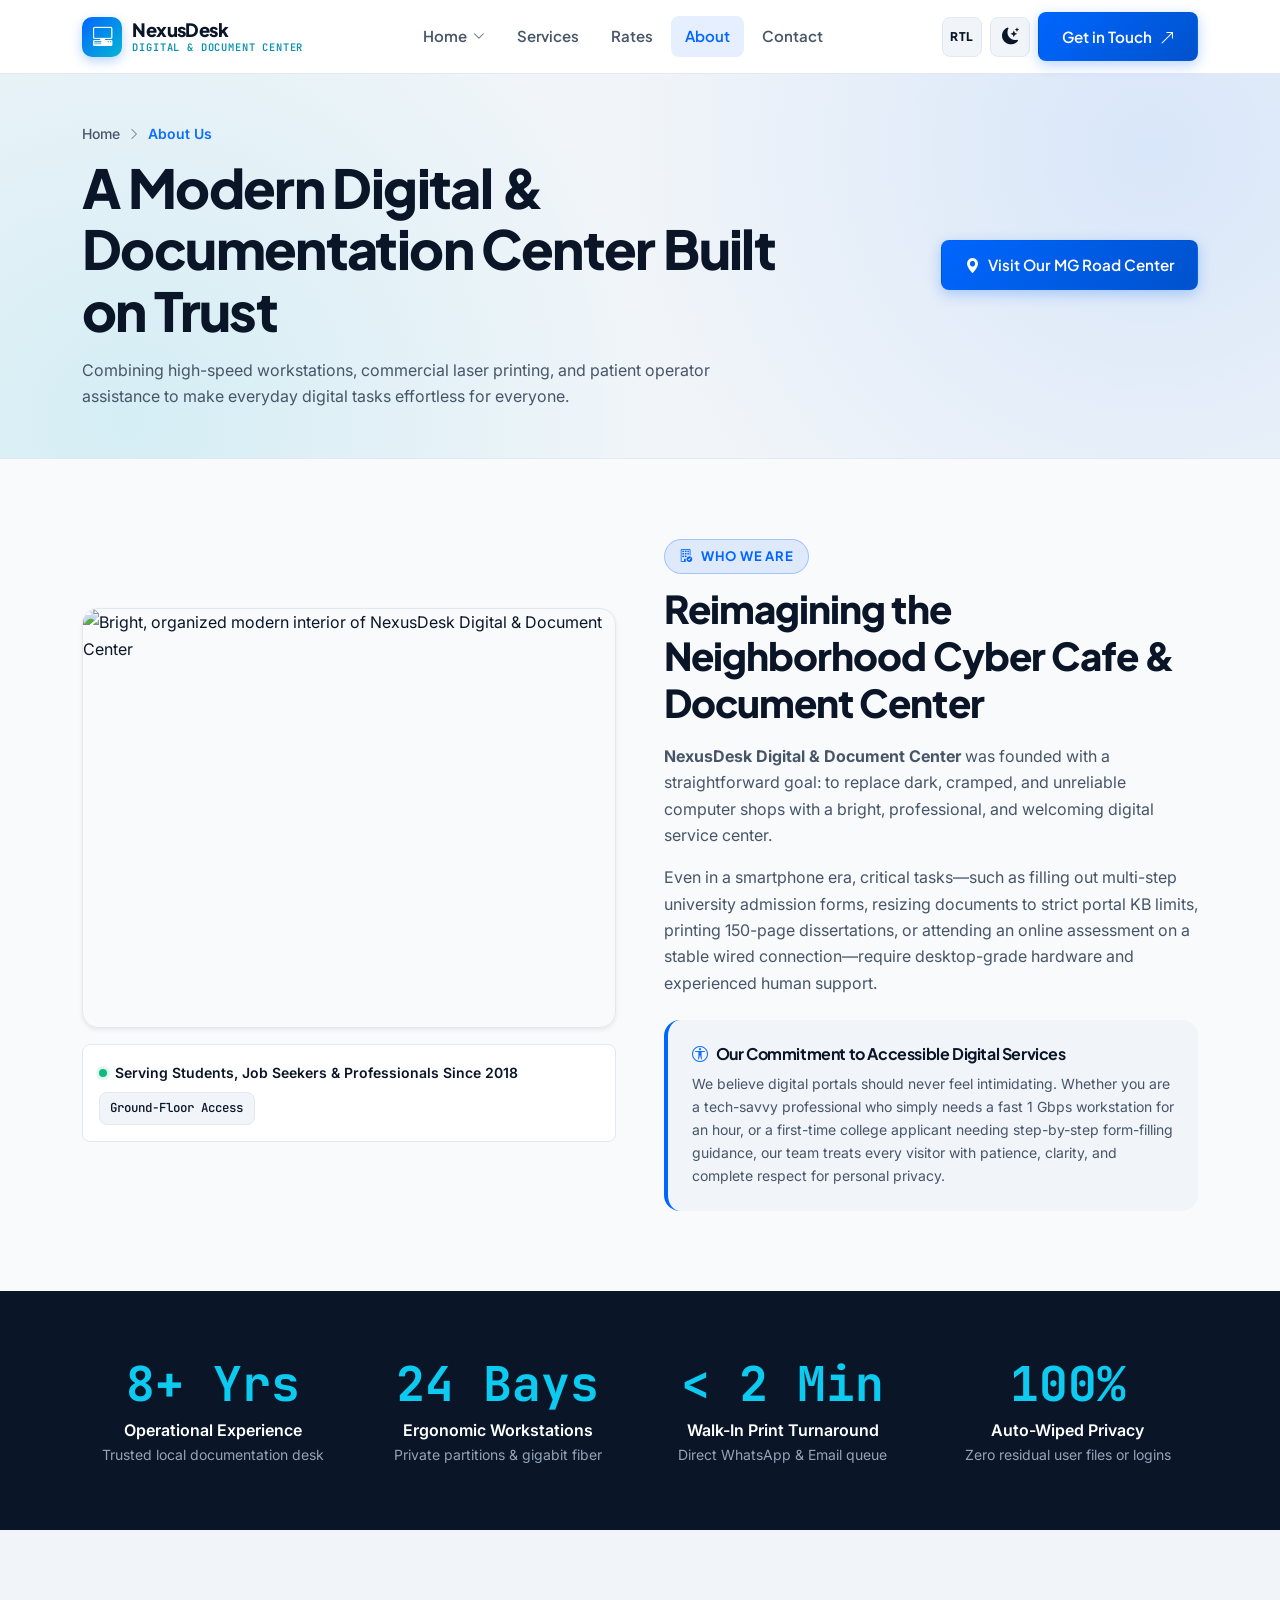
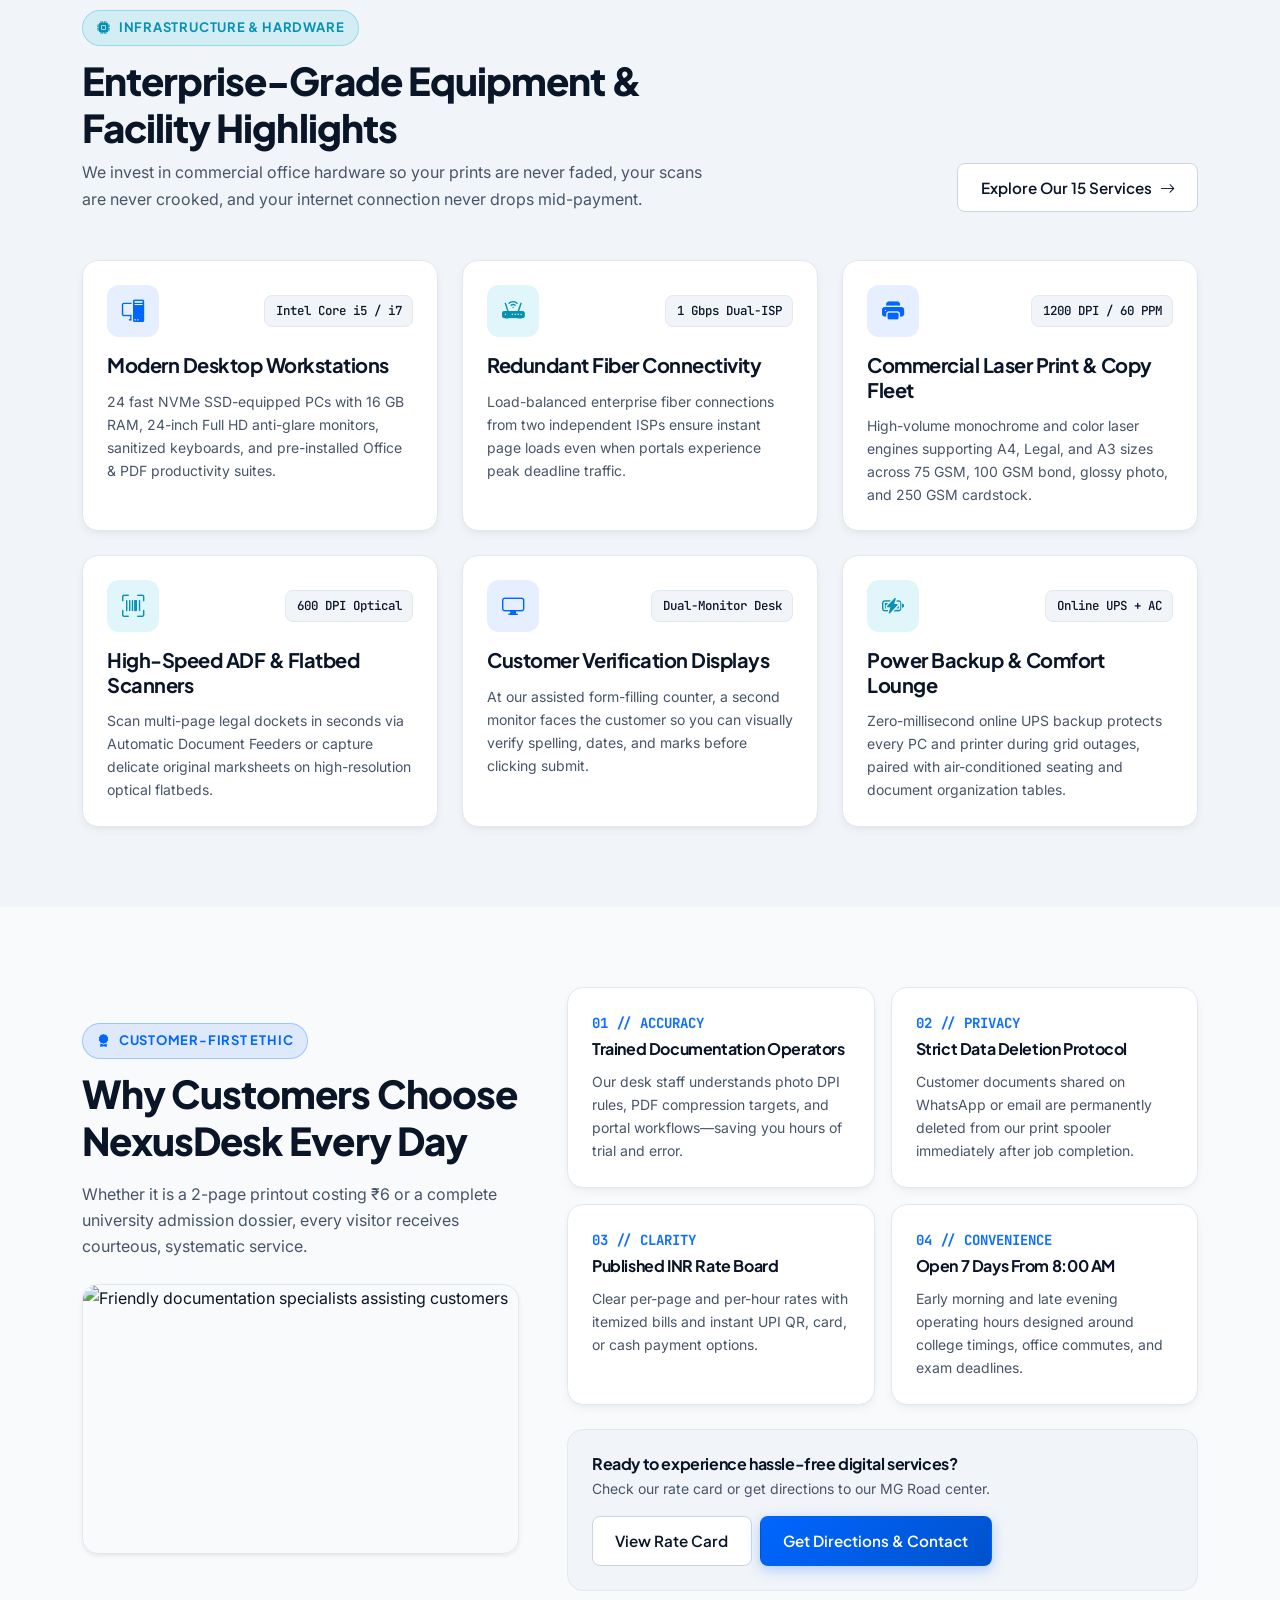
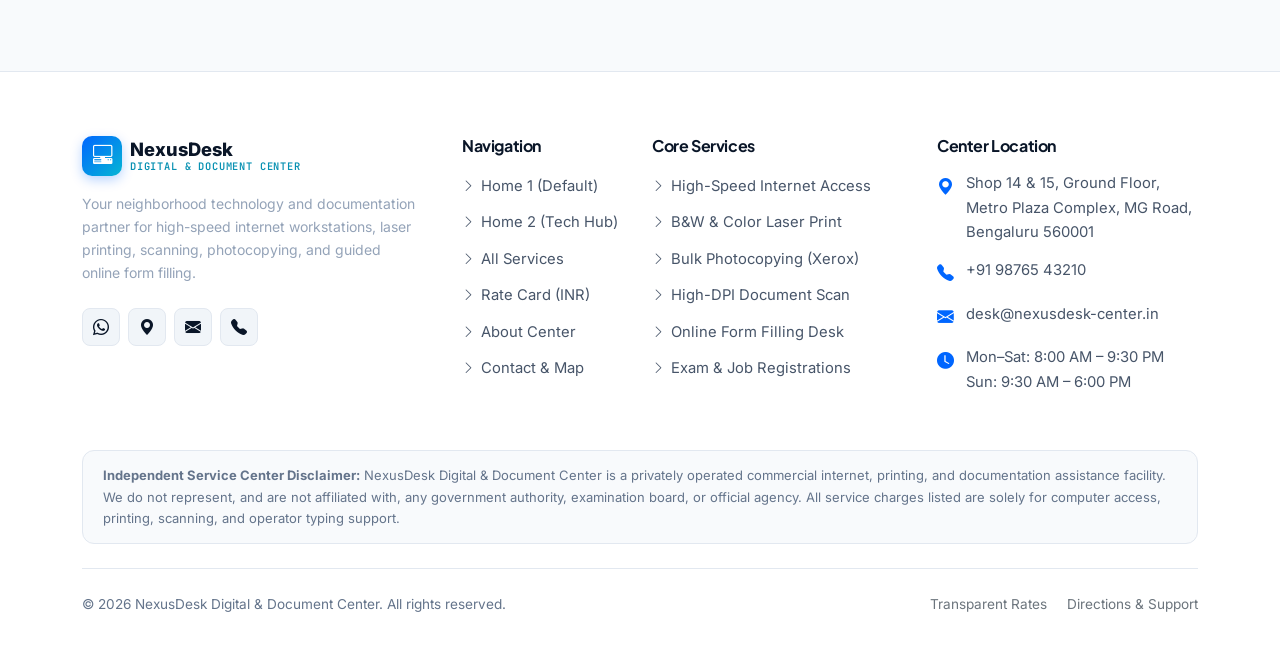
==== commit c7ed3fbb: "Your commit message" ====
--- a/about.html
+++ b/about.html
@@ -6,6 +6,10 @@
   <meta name="description" content="About NexusDesk Digital & Document Center — Our commitment to accessible digital services, enterprise workstation and printing equipment, and reliable customer service." />
   <title>About Our Center | NexusDesk Digital &amp; Document Center</title>
 
+  <!-- Favicon matching Navbar Brand Icon -->
+  <link rel="icon" type="image/svg+xml" href="assets/images/favicon.svg" />
+  <link rel="shortcut icon" href="favicon.svg" type="image/svg+xml" />
+
   <!-- Google Fonts -->
   <link rel="preconnect" href="https://fonts.googleapis.com" />
   <link rel="preconnect" href="https://fonts.gstatic.com" crossorigin />
@@ -24,7 +28,7 @@
        MANDATORY STICKY NAVBAR
        ==================================================================== -->
   <header class="site-header">
-    <nav class="navbar navbar-expand-lg navbar-custom" aria-label="Main Navigation">
+    <nav class="navbar navbar-expand-xl navbar-custom" aria-label="Main Navigation">
       <div class="container">
         <a class="navbar-brand-custom" href="index.html">
           <span class="brand-mark"><i class="bi bi-pc-display-horizontal"></i></span>
@@ -34,14 +38,9 @@
           </span>
         </a>
 
-        <div class="d-flex align-items-center gap-2 d-lg-none">
-          <button type="button" class="btn-theme-toggle js-theme-toggle" aria-label="Switch theme">
-            <i class="bi bi-moon-stars-fill"></i>
-          </button>
-          <button class="navbar-toggler navbar-toggler-custom" type="button" data-bs-toggle="collapse" data-bs-target="#mainNavbarCollapse" aria-controls="mainNavbarCollapse" aria-expanded="false" aria-label="Toggle navigation">
-            <i class="bi bi-list"></i>
-          </button>
-        </div>
+        <button class="navbar-toggler navbar-toggler-custom d-xl-none" type="button" data-bs-toggle="collapse" data-bs-target="#mainNavbarCollapse" aria-controls="mainNavbarCollapse" aria-expanded="false" aria-label="Toggle navigation">
+          <i class="bi bi-list"></i>
+        </button>
 
         <div class="collapse navbar-collapse navbar-collapse-custom" id="mainNavbarCollapse">
           <ul class="navbar-nav mx-auto">
@@ -85,7 +84,8 @@
             </li>
           </ul>
 
-          <div class="d-none d-lg-flex align-items-center gap-2">
+          <div class="d-none d-xl-flex align-items-center gap-2">
+            <button type="button" class="btn-theme-toggle js-rtl-toggle" aria-label="Toggle text direction" title="Toggle RTL / LTR layout">RTL</button>
             <button type="button" class="btn-theme-toggle js-theme-toggle" aria-label="Switch theme">
               <i class="bi bi-moon-stars-fill"></i>
             </button>
@@ -95,7 +95,16 @@
             </a>
           </div>
 
-          <div class="navbar-actions-mobile d-lg-none">
+          <div class="navbar-actions-mobile d-xl-none">
+            <div class="d-flex align-items-center justify-content-between p-2 mb-3 rounded-3" style="background: var(--bg-surface-alt); border: 1px solid var(--border-color);">
+              <span class="small fw-semibold">Preferences</span>
+              <div class="d-flex align-items-center gap-2">
+                <button type="button" class="btn-theme-toggle js-rtl-toggle" aria-label="Toggle text direction" title="Toggle RTL / LTR layout">RTL</button>
+                <button type="button" class="btn-theme-toggle js-theme-toggle" aria-label="Switch theme">
+                  <i class="bi bi-moon-stars-fill"></i>
+                </button>
+              </div>
+            </div>
             <a href="contact.html" class="btn-brand w-100">
               <span>Get in Touch</span>
               <i class="bi bi-arrow-up-right"></i>
@@ -185,7 +194,7 @@
          ================================================================== -->
     <section class="section-padding-sm bg-navy">
       <div class="container">
-        <div class="row g-4 text-center">
+        <div class="row g-4 text-center tab-grid-2">
           <div class="col-6 col-lg-3 js-reveal">
             <div class="p-3">
               <div class="font-mono display-5 fw-bold text-info mb-1">8+ Yrs</div>
@@ -239,7 +248,7 @@
           </div>
         </div>
 
-        <div class="row g-4">
+        <div class="row g-4 tab-grid-2">
           <div class="col-md-6 col-lg-4 js-reveal">
             <div class="surface-card">
               <div class="d-flex align-items-center justify-content-between mb-3">
@@ -342,7 +351,7 @@
           </div>
 
           <div class="col-lg-7 js-reveal">
-            <div class="row g-3">
+            <div class="row g-3 tab-grid-2">
               <div class="col-sm-6">
                 <div class="surface-card p-4">
                   <div class="font-mono small fw-bold text-primary mb-1">01 // ACCURACY</div>
@@ -407,7 +416,7 @@
           <a class="d-inline-flex align-items-center gap-2 text-decoration-none mb-3" href="index.html">
             <span class="brand-mark"><i class="bi bi-pc-display-horizontal"></i></span>
             <span class="brand-text-wrap">
-              <span class="brand-name text-white">NexusDesk</span>
+              <span class="brand-name">NexusDesk</span>
               <span class="brand-tag">Digital &amp; Document Center</span>
             </span>
           </a>
@@ -471,7 +480,7 @@
         <strong>Independent Service Center Disclaimer:</strong> NexusDesk Digital &amp; Document Center is a privately operated commercial internet, printing, and documentation assistance facility. We do not represent, and are not affiliated with, any government authority, examination board, or official agency. All service charges listed are solely for computer access, printing, scanning, and operator typing support.
       </div>
 
-      <div class="d-flex flex-column flex-sm-row align-items-center justify-content-between pt-4 mt-4 border-top" style="border-color: rgba(255,255,255,0.08) !important; font-size: 0.85rem; color: #64748B;">
+      <div class="footer-bottom-strip d-flex flex-column flex-sm-row align-items-center justify-content-between pt-4 mt-4 border-top">
         <div>&copy; 2026 NexusDesk Digital &amp; Document Center. All rights reserved.</div>
         <div class="mt-2 mt-sm-0">
           <a href="rates.html" class="text-secondary me-3">Transparent Rates</a>
--- a/assets/css/style.css
+++ b/assets/css/style.css
@@ -34,6 +34,14 @@
   --accent-warning: #F59E0B;
   --accent-warning-soft: rgba(245, 158, 11, 0.14);
 
+  /* Footer Colors - White in Light Mode */
+  --bg-footer: #FFFFFF;
+  --text-footer-primary: #0A1628;
+  --text-footer-secondary: #475569;
+  --text-footer-muted: #64748B;
+  --border-footer: #E2E8F0;
+  --bg-footer-disclaimer: #F8FAFC;
+
   /* Borders & Dividers */
   --border-color: #E2E8F0;
   --border-strong: #CBD5E1;
@@ -50,6 +58,9 @@
   --font-heading: 'Plus Jakarta Sans', -apple-system, BlinkMacSystemFont, sans-serif;
   --font-body: 'Inter', -apple-system, BlinkMacSystemFont, sans-serif;
   --font-mono: 'JetBrains Mono', monospace;
+
+  /* Header Dimensions */
+  --header-height: 72px;
 
   /* 4px / 8px Spacing System & Radii */
   --space-1: 0.25rem;  /* 4px */
@@ -99,6 +110,14 @@
   --accent-warning: #FBBF24;
   --accent-warning-soft: rgba(251, 191, 36, 0.16);
 
+  /* Footer Colors - Dark Navy in Dark Mode */
+  --bg-footer: #040912;
+  --text-footer-primary: #FFFFFF;
+  --text-footer-secondary: #CBD5E1;
+  --text-footer-muted: #94A3B8;
+  --border-footer: rgba(255, 255, 255, 0.08);
+  --bg-footer-disclaimer: rgba(255, 255, 255, 0.04);
+
   --border-color: #1E304C;
   --border-strong: #2C446B;
   --border-accent: rgba(59, 130, 246, 0.4);
@@ -123,7 +142,7 @@
   scroll-behavior: smooth;
   scroll-padding-top: 88px;
   max-width: 100%;
-  overflow-x: hidden;
+  overflow-x: clip;
 }
 
 body {
@@ -135,7 +154,8 @@
   -webkit-font-smoothing: antialiased;
   -moz-osx-font-smoothing: grayscale;
   max-width: 100%;
-  overflow-x: hidden;
+  overflow-x: clip;
+  padding-top: var(--header-height, 72px);
   transition: background-color 0.25s ease, color 0.25s ease;
 }
 
@@ -296,18 +316,35 @@
    3. Mandatory Sticky Navbar & Dropdown System
    ========================================================================== */
 .site-header {
-  position: sticky;
+  position: fixed;
   top: 0;
+  left: 0;
+  right: 0;
+  width: 100%;
   z-index: 1030;
+  background-color: var(--bg-surface);
+  border-bottom: 1px solid var(--border-color);
+  transition: background-color var(--transition-base), box-shadow var(--transition-base), border-color var(--transition-base);
+}
+
+.site-header.scrolled {
   background-color: var(--bg-glass);
   backdrop-filter: blur(16px);
   -webkit-backdrop-filter: blur(16px);
-  border-bottom: 1px solid var(--border-color);
-  transition: background-color var(--transition-base), box-shadow var(--transition-base), border-color var(--transition-base);
-}
-
-.site-header.scrolled {
-  box-shadow: var(--shadow-navbar);
+  box-shadow: 0 10px 30px rgba(10, 22, 40, 0.08);
+  border-bottom-color: var(--border-strong);
+  animation: navbarComeDown 0.35s cubic-bezier(0.16, 1, 0.3, 1) forwards;
+}
+
+@keyframes navbarComeDown {
+  0% {
+    transform: translateY(-100%);
+    opacity: 0.8;
+  }
+  100% {
+    transform: translateY(0);
+    opacity: 1;
+  }
 }
 
 .navbar-custom {
@@ -414,8 +451,8 @@
   margin-top: 0.35rem;
 }
 
-/* Desktop Hover + Click Support */
-@media (min-width: 992px) {
+/* Desktop Hover + Click Support (Screens above 1024px) */
+@media (min-width: 1200px) {
   .navbar-custom .nav-item.dropdown:hover > .dropdown-menu {
     display: block;
     margin-top: 0;
@@ -456,7 +493,7 @@
   margin-top: 2px;
 }
 
-/* Theme Toggle Button */
+/* Theme Toggle & RTL Button (Same styling) */
 .btn-theme-toggle {
   width: 40px;
   height: 40px;
@@ -471,12 +508,29 @@
   cursor: pointer;
   transition: all var(--transition-fast);
   flex-shrink: 0;
+  text-decoration: none;
 }
 
 .btn-theme-toggle:hover {
   border-color: var(--accent-primary);
   color: var(--accent-primary);
   background-color: var(--accent-primary-soft);
+}
+
+/* RTL Toggle Button with same style, typography optimized for 'RTL' text */
+.btn-theme-toggle.js-rtl-toggle {
+  font-family: var(--font-heading);
+  font-size: 0.75rem;
+  font-weight: 800;
+  letter-spacing: 0.05em;
+  text-transform: uppercase;
+  line-height: 1;
+}
+
+.btn-theme-toggle.js-rtl-toggle.active {
+  background-color: var(--accent-primary-soft);
+  border-color: var(--accent-primary);
+  color: var(--accent-primary);
 }
 
 /* Hamburger button */
@@ -499,12 +553,13 @@
   border-color: var(--accent-primary);
 }
 
-@media (max-width: 991.98px) {
+/* Mobile & Tab Navbar Drawer (Screens <= 1024px / up to 1199.98px) */
+@media (max-width: 1199.98px) {
   .navbar-collapse-custom {
     background-color: var(--bg-surface);
     border: 1px solid var(--border-color);
     border-radius: var(--radius-md);
-    padding: 1rem;
+    padding: 1.25rem;
     margin-top: 0.75rem;
     box-shadow: var(--shadow-lg);
     max-height: calc(100vh - 90px);
@@ -525,12 +580,12 @@
   }
 
   .navbar-actions-mobile {
-    margin-top: 0.75rem;
-    padding-top: 0.75rem;
+    margin-top: 1rem;
+    padding-top: 1rem;
     border-top: 1px solid var(--border-color);
     display: flex;
     flex-direction: column;
-    gap: 0.5rem;
+    gap: 0.75rem;
   }
 }
 
@@ -1266,25 +1321,34 @@
 }
 
 /* ==========================================================================
-   11. Footer & Back-To-Top
+   11. Footer & Back-To-Top (White Background in Light Mode)
    ========================================================================== */
 .site-footer {
-  background-color: var(--bg-navy);
-  color: #CBD5E1;
+  background-color: var(--bg-footer);
+  color: var(--text-footer-secondary);
   padding-top: var(--space-10);
   padding-bottom: var(--space-6);
-  border-top: 1px solid rgba(255, 255, 255, 0.08);
+  border-top: 1px solid var(--border-footer);
+  transition: background-color 0.25s ease, color 0.25s ease, border-color 0.25s ease;
 }
 
 .site-footer h5,
 .site-footer h6 {
-  color: #FFFFFF;
+  color: var(--text-footer-primary);
   font-family: var(--font-heading);
   font-weight: 700;
   font-size: 1rem;
   margin-bottom: var(--space-4);
 }
 
+.site-footer .brand-name {
+  color: var(--text-footer-primary) !important;
+}
+
+.site-footer p {
+  color: var(--text-footer-muted);
+}
+
 .footer-links {
   list-style: none;
   padding: 0;
@@ -1296,7 +1360,7 @@
 }
 
 .footer-links a {
-  color: #94A3B8;
+  color: var(--text-footer-secondary);
   font-size: 0.925rem;
   transition: color var(--transition-fast), transform var(--transition-fast);
   display: inline-flex;
@@ -1305,7 +1369,7 @@
 }
 
 .footer-links a:hover {
-  color: #38BDF8;
+  color: var(--accent-primary);
   transform: translateX(3px);
 }
 
@@ -1315,30 +1379,30 @@
   gap: 0.75rem;
   margin-bottom: 0.85rem;
   font-size: 0.925rem;
-  color: #CBD5E1;
+  color: var(--text-footer-secondary);
 }
 
 .footer-contact-item i {
-  color: #38BDF8;
+  color: var(--accent-primary);
   font-size: 1.05rem;
   margin-top: 0.15rem;
 }
 
 .footer-contact-item a {
-  color: #CBD5E1;
+  color: var(--text-footer-secondary);
 }
 
 .footer-contact-item a:hover {
-  color: #38BDF8;
+  color: var(--accent-primary);
 }
 
 .footer-disclaimer {
-  background-color: rgba(255, 255, 255, 0.04);
-  border: 1px solid rgba(255, 255, 255, 0.08);
+  background-color: var(--bg-footer-disclaimer);
+  border: 1px solid var(--border-footer);
   border-radius: var(--radius-md);
   padding: 0.875rem 1.25rem;
   font-size: 0.8125rem;
-  color: #94A3B8;
+  color: var(--text-footer-muted);
   margin-top: var(--space-6);
 }
 
@@ -1346,19 +1410,35 @@
   width: 38px;
   height: 38px;
   border-radius: var(--radius-sm);
-  background-color: rgba(255, 255, 255, 0.08);
-  color: #F8FAFC !important;
+  background-color: var(--bg-surface-alt);
+  color: var(--text-footer-primary) !important;
   display: inline-flex;
   align-items: center;
   justify-content: center;
-  border: 1px solid rgba(255, 255, 255, 0.12);
+  border: 1px solid var(--border-footer);
   transition: all var(--transition-fast);
 }
 
 .social-icon-btn:hover {
   background-color: var(--accent-primary);
   border-color: var(--accent-primary);
+  color: #FFFFFF !important;
   transform: translateY(-2px);
+}
+
+.footer-bottom-strip {
+  border-top: 1px solid var(--border-footer) !important;
+  font-size: 0.85rem;
+  color: var(--text-footer-muted);
+}
+
+.footer-bottom-strip a {
+  color: var(--text-footer-muted);
+  transition: color var(--transition-fast);
+}
+
+.footer-bottom-strip a:hover {
+  color: var(--accent-primary);
 }
 
 .back-to-top {
@@ -1461,3 +1541,148 @@
   filter: invert(90%) hue-rotate(180deg) brightness(95%) contrast(90%);
 }
 
+/* ==========================================================================
+   12. Tablet & 1024px Views: 2 Cards per Row + Centered Last Odd Card
+   Applies in tab and 1024px views (768px to 1024.98px) in all pages and all sections
+   ========================================================================== */
+@media (min-width: 768px) and (max-width: 1024.98px) {
+  /* Ensure parent row wraps and centers orphan items */
+  .row:has(> [class*="col-"] > .surface-card),
+  .row:has(> [class*="col-"] > .service-detail-card),
+  .row:has(> [class*="col-"] > .pricing-category-card),
+  .row:has(> [class*="col-"] > .bento-card),
+  .row:has(> [class*="col-"] > .process-step-card),
+  .row:has(> [class*="col-"] > .testimonial-card),
+  .tab-grid-2 {
+    display: flex !important;
+    flex-wrap: wrap !important;
+    justify-content: center !important;
+  }
+
+  /* Force 2 cards per row (50% column width each) */
+  .row:has(> [class*="col-"] > .surface-card) > [class*="col-"],
+  .row:has(> [class*="col-"] > .service-detail-card) > [class*="col-"],
+  .row:has(> [class*="col-"] > .pricing-category-card) > [class*="col-"],
+  .row:has(> [class*="col-"] > .bento-card) > [class*="col-"],
+  .row:has(> [class*="col-"] > .process-step-card) > [class*="col-"],
+  .row:has(> [class*="col-"] > .testimonial-card) > [class*="col-"],
+  .tab-grid-2 > [class*="col-"] {
+    flex: 0 0 50% !important;
+    max-width: 50% !important;
+    width: 50% !important;
+  }
+
+  /* Align last odd card in center if odd number of cards */
+  .row:has(> [class*="col-"] > .surface-card) > [class*="col-"]:last-child:nth-child(odd),
+  .row:has(> [class*="col-"] > .service-detail-card) > [class*="col-"]:last-child:nth-child(odd),
+  .row:has(> [class*="col-"] > .pricing-category-card) > [class*="col-"]:last-child:nth-child(odd),
+  .row:has(> [class*="col-"] > .bento-card) > [class*="col-"]:last-child:nth-child(odd),
+  .row:has(> [class*="col-"] > .process-step-card) > [class*="col-"]:last-child:nth-child(odd),
+  .row:has(> [class*="col-"] > .testimonial-card) > [class*="col-"]:last-child:nth-child(odd),
+  .tab-grid-2 > [class*="col-"]:last-child:nth-child(odd) {
+    flex: 0 0 50% !important;
+    max-width: 50% !important;
+    width: 50% !important;
+    margin-left: auto !important;
+    margin-right: auto !important;
+  }
+}
+
+/* ==========================================================================
+   13. Complete RTL Layout Support
+   ========================================================================== */
+[dir="rtl"] {
+  direction: rtl;
+  text-align: right;
+}
+
+[dir="rtl"] body {
+  direction: rtl;
+  text-align: right;
+}
+
+[dir="rtl"] .dropdown-menu {
+  text-align: right;
+  left: auto !important;
+  right: 0 !important;
+}
+
+[dir="rtl"] .dropdown-chevron {
+  margin-right: 0.35rem;
+  margin-left: 0;
+}
+
+[dir="rtl"] .navbar-brand-custom {
+  letter-spacing: normal;
+}
+
+[dir="rtl"] .footer-links a {
+  flex-direction: row;
+}
+
+[dir="rtl"] .footer-links a:hover {
+  transform: translateX(-3px);
+}
+
+[dir="rtl"] .footer-links a i {
+  transform: rotate(180deg);
+}
+
+[dir="rtl"] .back-to-top {
+  right: auto;
+  left: 1.5rem;
+}
+
+[dir="rtl"] .hero-floating-card.card-top-left {
+  left: auto;
+  right: -1.25rem;
+}
+
+[dir="rtl"] .hero-floating-card.card-bottom-right {
+  right: auto;
+  left: -1.25rem;
+}
+
+[dir="rtl"] .service-rate-tag {
+  right: auto;
+  left: 0.75rem;
+}
+
+[dir="rtl"] .popular-badge {
+  letter-spacing: normal;
+}
+
+[dir="rtl"] .breadcrumb-custom {
+  direction: rtl;
+}
+
+[dir="rtl"] .breadcrumb-custom i {
+  transform: rotate(180deg);
+}
+
+@media (min-width: 992px) {
+  [dir="rtl"] .text-lg-end {
+    text-align: left !important;
+  }
+}
+
+[dir="rtl"] .me-1, [dir="rtl"] .me-2, [dir="rtl"] .me-3 {
+  margin-right: 0 !important;
+  margin-left: 0.5rem !important;
+}
+
+[dir="rtl"] .ms-auto {
+  margin-left: 0 !important;
+  margin-right: auto !important;
+}
+
+[dir="rtl"] .me-auto {
+  margin-right: 0 !important;
+  margin-left: auto !important;
+}
+
+[dir="rtl"] .ps-3 {
+  padding-left: 0 !important;
+  padding-right: 1rem !important;
+}
+
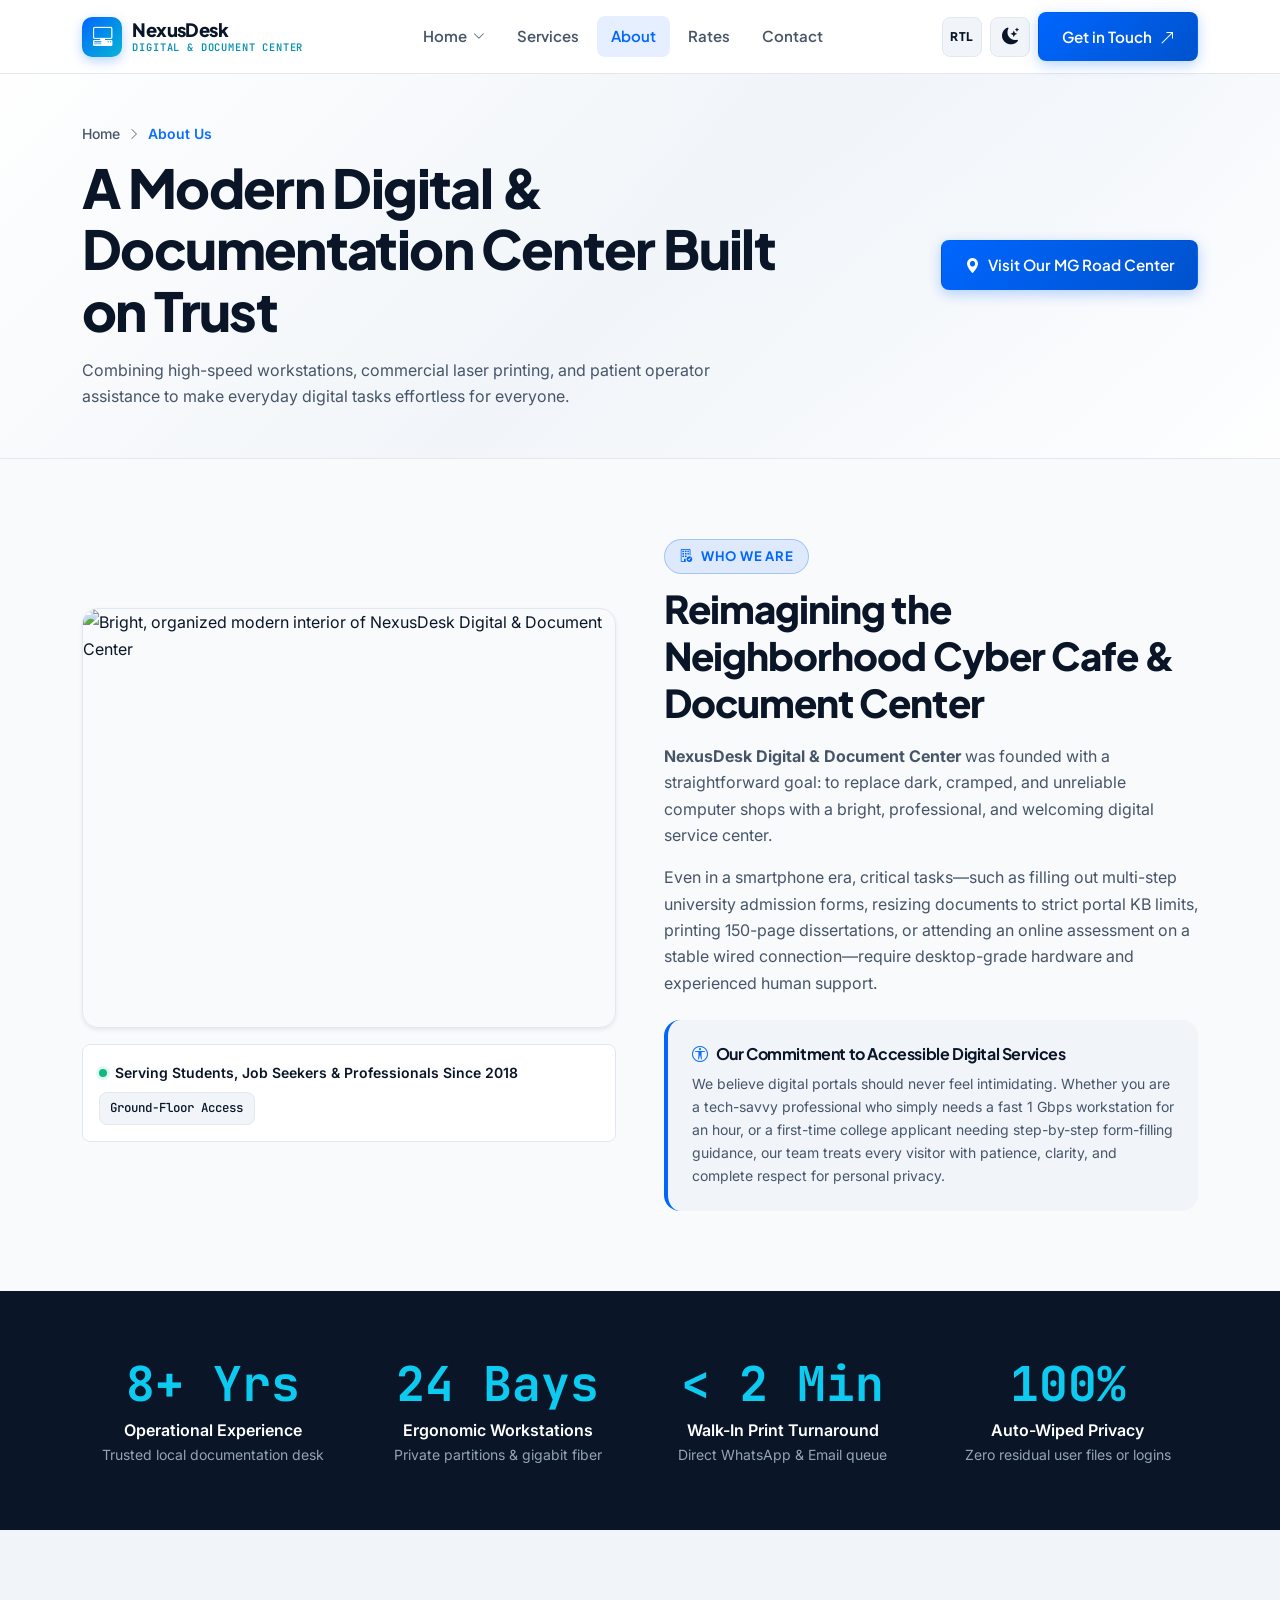
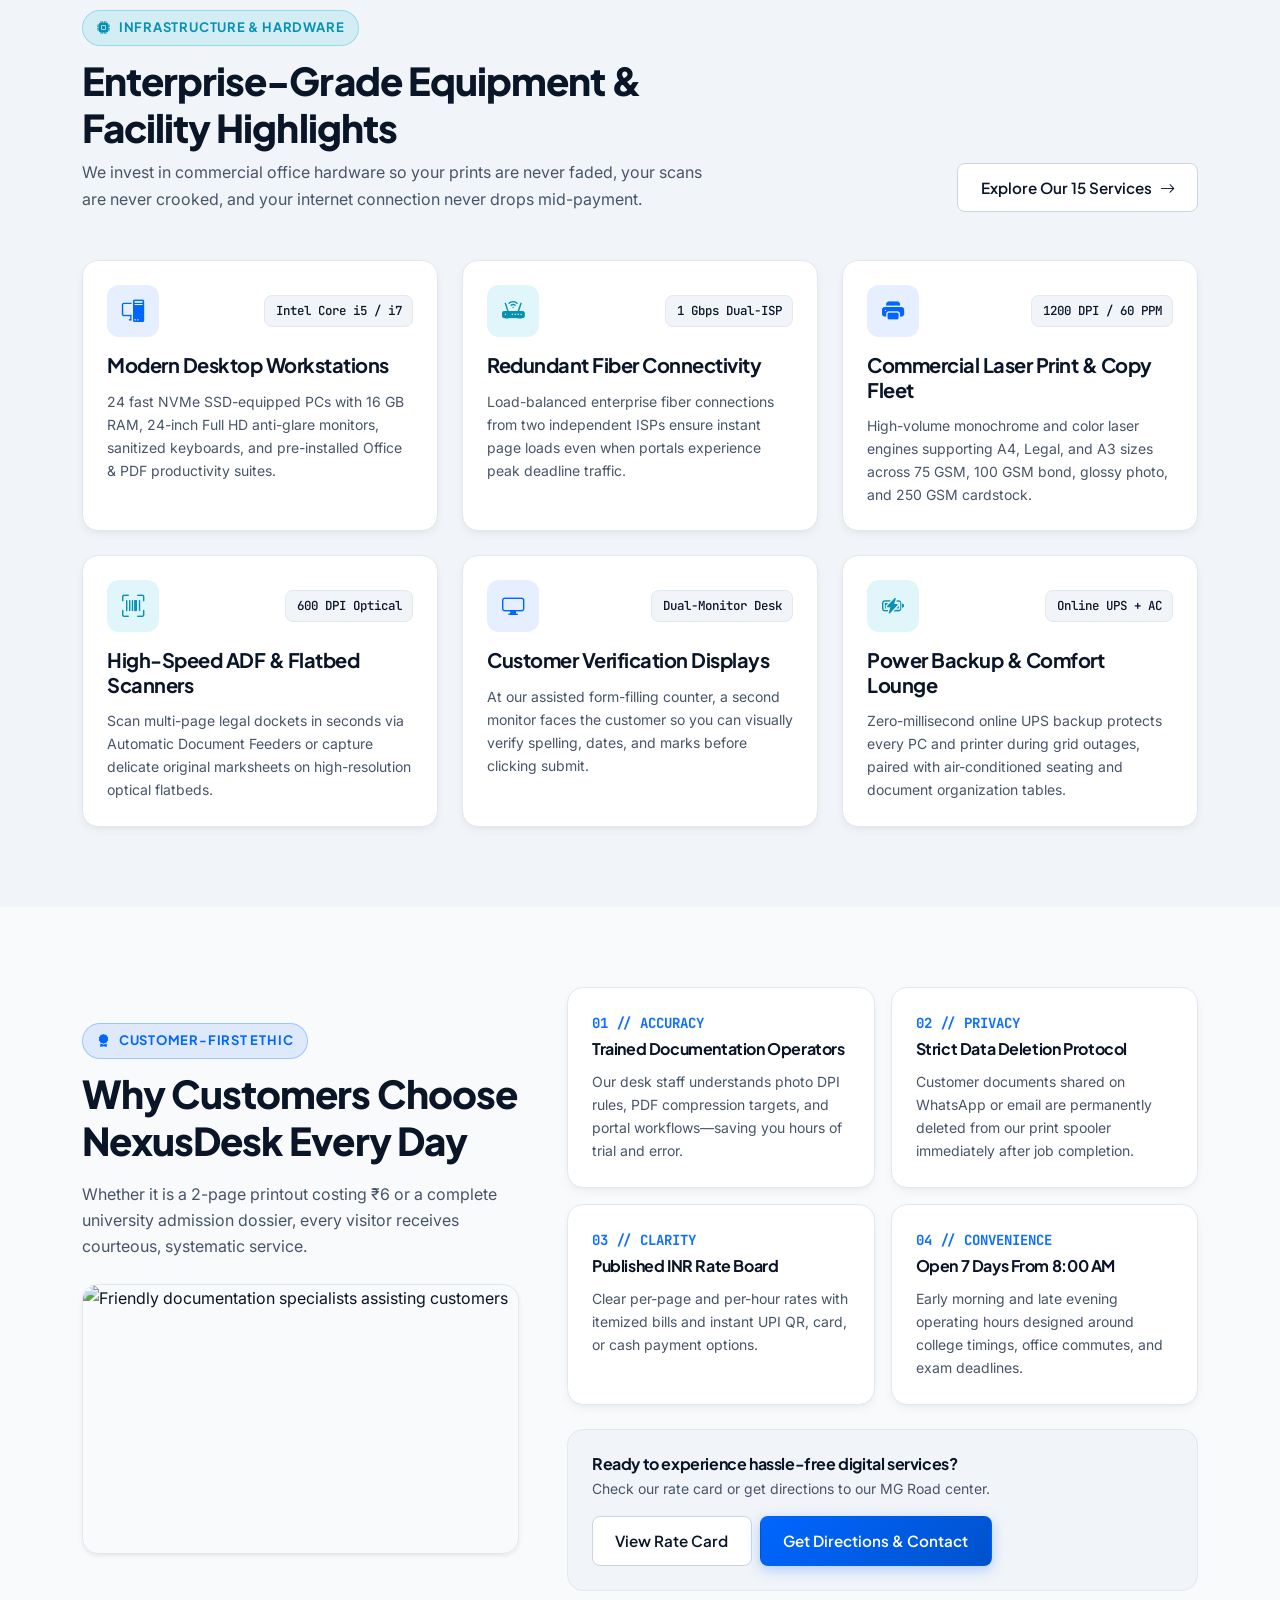
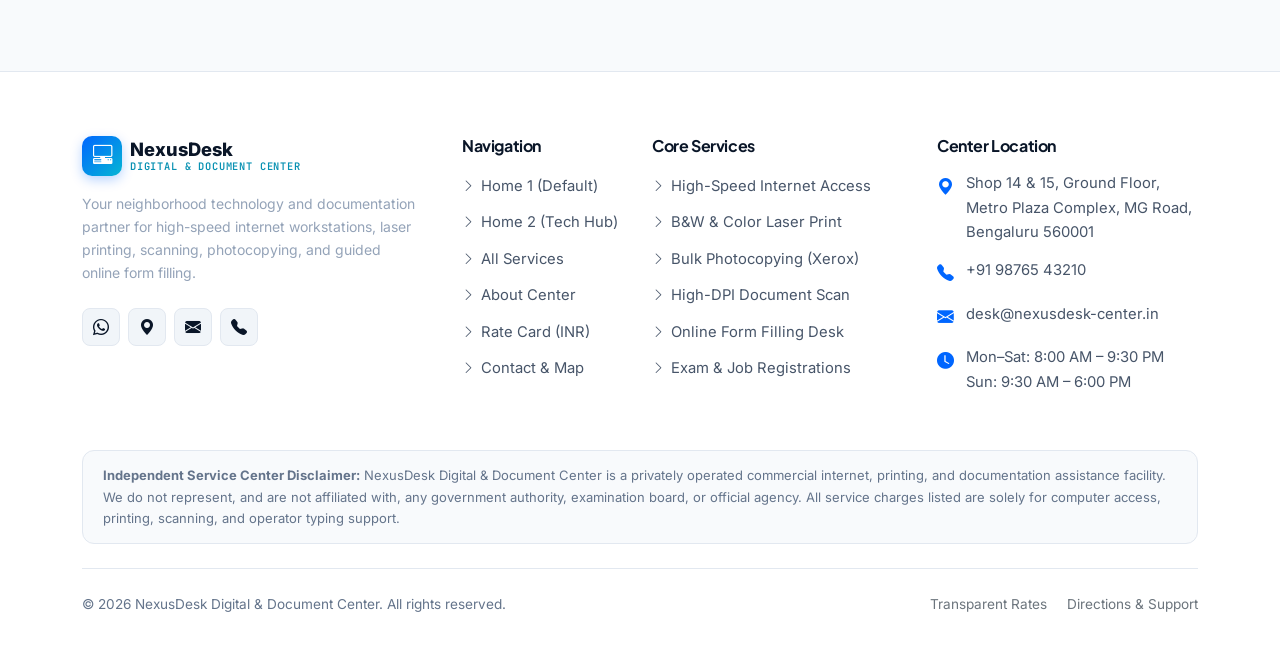
==== commit bd24e8e2: "Your commit message" ====
--- a/about.html
+++ b/about.html
@@ -74,10 +74,10 @@
               <a class="nav-link" href="services.html">Services</a>
             </li>
             <li class="nav-item">
-              <a class="nav-link" href="rates.html">Rates</a>
+              <a class="nav-link active" href="about.html">About</a>
             </li>
             <li class="nav-item">
-              <a class="nav-link active" href="about.html">About</a>
+              <a class="nav-link" href="rates.html">Rates</a>
             </li>
             <li class="nav-item">
               <a class="nav-link" href="contact.html">Contact</a>
@@ -149,7 +149,7 @@
     <section class="section-padding">
       <div class="container">
         <div class="row align-items-center g-5">
-          <div class="col-lg-6 js-reveal">
+          <div class="col-12 col-xl-6 js-reveal card-big">
             <div class="position-relative">
               <img
                 src="https://images.unsplash.com/photo-1497215728101-856f4ea42174?auto=format&fit=crop&w=1000&q=85"
@@ -167,7 +167,7 @@
             </div>
           </div>
 
-          <div class="col-lg-6 js-reveal">
+          <div class="col-12 col-xl-6 js-reveal card-big">
             <span class="eyebrow-badge"><i class="bi bi-building-check"></i> Who We Are</span>
             <h2 class="section-title mb-3">Reimagining the Neighborhood Cyber Cafe &amp; Document Center</h2>
             <p>
@@ -336,7 +336,7 @@
     <section class="section-padding">
       <div class="container">
         <div class="row align-items-center g-5">
-          <div class="col-lg-5 js-reveal">
+          <div class="col-12 col-xl-5 js-reveal card-big">
             <span class="eyebrow-badge"><i class="bi bi-award-fill"></i> Customer-First Ethic</span>
             <h2 class="section-title mb-3">Why Customers Choose NexusDesk Every Day</h2>
             <p class="mb-4">
@@ -350,7 +350,7 @@
             />
           </div>
 
-          <div class="col-lg-7 js-reveal">
+          <div class="col-12 col-xl-7 js-reveal card-big">
             <div class="row g-3 tab-grid-2">
               <div class="col-sm-6">
                 <div class="surface-card p-4">
@@ -411,8 +411,8 @@
        ==================================================================== -->
   <footer class="site-footer">
     <div class="container">
-      <div class="row g-4 pb-4">
-        <div class="col-lg-4 col-md-6">
+      <div class="row g-4 pb-4 footer-main-row">
+        <div class="col-xl-4 col-lg-6 col-md-6 col-12 footer-col-brand">
           <a class="d-inline-flex align-items-center gap-2 text-decoration-none mb-3" href="index.html">
             <span class="brand-mark"><i class="bi bi-pc-display-horizontal"></i></span>
             <span class="brand-text-wrap">
@@ -431,19 +431,19 @@
           </div>
         </div>
 
-        <div class="col-lg-2 col-md-6 col-6">
+        <div class="col-xl-2 col-lg-6 col-md-6 col-6 footer-col-nav">
           <h5>Navigation</h5>
           <ul class="footer-links">
             <li><a href="index.html"><i class="bi bi-chevron-right small"></i> Home 1 (Default)</a></li>
             <li><a href="home-2.html"><i class="bi bi-chevron-right small"></i> Home 2 (Tech Hub)</a></li>
             <li><a href="services.html"><i class="bi bi-chevron-right small"></i> All Services</a></li>
+            <li><a href="about.html"><i class="bi bi-chevron-right small"></i> About Center</a></li>
             <li><a href="rates.html"><i class="bi bi-chevron-right small"></i> Rate Card (INR)</a></li>
-            <li><a href="about.html"><i class="bi bi-chevron-right small"></i> About Center</a></li>
             <li><a href="contact.html"><i class="bi bi-chevron-right small"></i> Contact &amp; Map</a></li>
           </ul>
         </div>
 
-        <div class="col-lg-3 col-md-6 col-6">
+        <div class="col-xl-3 col-lg-6 col-md-6 col-6 footer-col-services">
           <h5>Core Services</h5>
           <ul class="footer-links">
             <li><a href="services.html#internet-services"><i class="bi bi-chevron-right small"></i> High-Speed Internet Access</a></li>
@@ -455,7 +455,7 @@
           </ul>
         </div>
 
-        <div class="col-lg-3 col-md-6">
+        <div class="col-xl-3 col-lg-6 col-md-6 col-12 footer-col-contact">
           <h5>Center Location</h5>
           <div class="footer-contact-item">
             <i class="bi bi-geo-alt-fill"></i>
--- a/assets/css/style.css
+++ b/assets/css/style.css
@@ -721,12 +721,24 @@
   position: relative;
   padding-top: var(--space-8);
   padding-bottom: var(--space-10);
-  background:
+  background-color: var(--bg-body);
+  background-image:
+    linear-gradient(135deg, rgba(255, 255, 255, 0.94) 0%, rgba(240, 246, 255, 0.90) 50%, rgba(255, 255, 255, 0.95) 100%),
     radial-gradient(circle at 85% 15%, var(--accent-primary-soft) 0%, transparent 45%),
-    radial-gradient(circle at 10% 80%, var(--accent-cyan-soft) 0%, transparent 40%),
-    var(--bg-body);
+    url('https://images.unsplash.com/photo-1527689368864-3a821dbccc34?auto=format&fit=crop&w=1920&q=80');
+  background-size: cover;
+  background-position: center center;
+  background-repeat: no-repeat;
   border-bottom: 1px solid var(--border-color);
   overflow: hidden;
+}
+
+[data-theme="dark"] .hero-home-1 {
+  background-color: var(--bg-navy);
+  background-image:
+    linear-gradient(135deg, rgba(10, 16, 29, 0.95) 0%, rgba(15, 23, 42, 0.91) 50%, rgba(10, 16, 29, 0.96) 100%),
+    radial-gradient(circle at 85% 15%, rgba(0, 102, 255, 0.2) 0%, transparent 45%),
+    url('https://images.unsplash.com/photo-1527689368864-3a821dbccc34?auto=format&fit=crop&w=1920&q=80');
 }
 
 .hero-visual-frame {
@@ -736,6 +748,12 @@
   background-color: var(--bg-surface);
   border: 1px solid var(--border-color);
   box-shadow: var(--shadow-lg);
+  transition: transform var(--transition-base), box-shadow var(--transition-base);
+}
+
+.hero-visual-frame:hover {
+  transform: translateY(-4px);
+  box-shadow: 0 24px 50px -12px rgba(0, 102, 255, 0.18);
 }
 
 .hero-main-img {
@@ -762,26 +780,54 @@
   align-items: center;
   gap: 0.75rem;
   z-index: 2;
+  transition: transform 0.3s ease, box-shadow 0.3s ease;
+}
+
+.hero-floating-card:hover {
+  transform: scale(1.04);
+  box-shadow: var(--shadow-lg);
 }
 
 .hero-floating-card.card-top-left {
   top: 1.5rem;
   left: -1.25rem;
+  animation: heroFloatSlow 5s ease-in-out infinite;
 }
 
 .hero-floating-card.card-bottom-right {
   bottom: 1.5rem;
   right: -1.25rem;
+  animation: heroFloatReverse 6s ease-in-out infinite;
+}
+
+@keyframes heroFloatSlow {
+  0%, 100% {
+    transform: translateY(0);
+  }
+  50% {
+    transform: translateY(-8px);
+  }
+}
+
+@keyframes heroFloatReverse {
+  0%, 100% {
+    transform: translateY(0);
+  }
+  50% {
+    transform: translateY(8px);
+  }
 }
 
 @media (max-width: 991.98px) {
   .hero-floating-card.card-top-left {
     top: 1rem;
     left: 1rem;
+    animation: none;
   }
   .hero-floating-card.card-bottom-right {
     bottom: 1rem;
     right: 1rem;
+    animation: none;
   }
 }
 
@@ -790,6 +836,7 @@
     position: static;
     margin-top: 0.75rem;
     width: 100%;
+    animation: none;
   }
 }
 
@@ -802,11 +849,13 @@
   padding-bottom: var(--space-10);
   overflow: hidden;
   background-image:
-    radial-gradient(circle at 20% 20%, rgba(0, 102, 255, 0.22) 0%, transparent 45%),
-    radial-gradient(circle at 80% 75%, rgba(6, 182, 212, 0.18) 0%, transparent 45%),
-    linear-gradient(rgba(255, 255, 255, 0.03) 1px, transparent 1px),
-    linear-gradient(90deg, rgba(255, 255, 255, 0.03) 1px, transparent 1px);
-  background-size: 100% 100%, 100% 100%, 40px 40px, 40px 40px;
+    linear-gradient(135deg, rgba(6, 12, 24, 0.93) 0%, rgba(10, 22, 40, 0.88) 60%, rgba(6, 12, 24, 0.95) 100%),
+    radial-gradient(circle at 20% 20%, rgba(0, 102, 255, 0.3) 0%, transparent 50%),
+    radial-gradient(circle at 80% 75%, rgba(6, 182, 212, 0.22) 0%, transparent 50%),
+    url('https://images.unsplash.com/photo-1550751827-4bd374c3f58b?auto=format&fit=crop&w=1920&q=80');
+  background-size: cover;
+  background-position: center center;
+  background-repeat: no-repeat;
 }
 
 .hero-home-2 h1,
@@ -821,13 +870,20 @@
 }
 
 .tech-terminal-card {
-  background: rgba(15, 27, 46, 0.85);
+  background: rgba(15, 27, 46, 0.88);
   backdrop-filter: blur(16px);
-  border: 1px solid rgba(56, 189, 248, 0.25);
+  border: 1px solid rgba(56, 189, 248, 0.3);
   border-radius: var(--radius-lg);
   padding: var(--space-5);
-  box-shadow: 0 24px 48px rgba(0, 0, 0, 0.45);
+  box-shadow: 0 24px 48px rgba(0, 0, 0, 0.5);
   color: #F8FAFC;
+  transition: transform var(--transition-base), box-shadow var(--transition-base);
+}
+
+.tech-terminal-card:hover {
+  transform: translateY(-4px);
+  box-shadow: 0 30px 60px rgba(0, 102, 255, 0.25);
+  border-color: rgba(56, 189, 248, 0.5);
 }
 
 .terminal-header {
@@ -855,11 +911,23 @@
   position: relative;
   padding-top: var(--space-8);
   padding-bottom: var(--space-8);
-  background:
+  background-color: var(--bg-surface-alt);
+  background-image:
+    linear-gradient(135deg, rgba(255, 255, 255, 0.94) 0%, rgba(241, 245, 249, 0.90) 50%, rgba(255, 255, 255, 0.96) 100%),
     radial-gradient(circle at 90% 20%, var(--accent-primary-soft) 0%, transparent 45%),
-    radial-gradient(circle at 10% 90%, var(--accent-cyan-soft) 0%, transparent 45%),
-    var(--bg-surface-alt);
+    url('https://images.unsplash.com/photo-1497215728101-856f4ea42174?auto=format&fit=crop&w=1920&q=80');
+  background-size: cover;
+  background-position: center center;
+  background-repeat: no-repeat;
   border-bottom: 1px solid var(--border-color);
+}
+
+[data-theme="dark"] .page-hero {
+  background-color: var(--bg-surface-alt);
+  background-image:
+    linear-gradient(135deg, rgba(10, 16, 29, 0.95) 0%, rgba(15, 27, 46, 0.91) 50%, rgba(10, 16, 29, 0.96) 100%),
+    radial-gradient(circle at 90% 20%, rgba(0, 102, 255, 0.2) 0%, transparent 45%),
+    url('https://images.unsplash.com/photo-1497215728101-856f4ea42174?auto=format&fit=crop&w=1920&q=80');
 }
 
 .breadcrumb-custom {
@@ -1171,9 +1239,39 @@
   background-color: var(--bg-surface);
   border: 1px solid var(--border-color);
   border-radius: var(--radius-lg);
-  padding: var(--space-5);
+  padding: var(--space-4);
   height: 100%;
   box-shadow: var(--shadow-sm);
+  display: flex;
+  flex-direction: column;
+  transition: transform var(--transition-base), box-shadow var(--transition-base), border-color var(--transition-base);
+}
+
+.process-step-card:hover {
+  transform: translateY(-4px);
+  box-shadow: var(--shadow-md);
+  border-color: var(--accent-primary);
+}
+
+.process-step-thumb {
+  position: relative;
+  height: 160px;
+  border-radius: var(--radius-md);
+  overflow: hidden;
+  margin-bottom: 0.85rem;
+  border: 1px solid var(--border-color);
+  background-color: var(--bg-surface-alt);
+}
+
+.process-step-thumb .process-step-img {
+  width: 100%;
+  height: 100%;
+  object-fit: cover;
+  transition: transform var(--transition-slow);
+}
+
+.process-step-card:hover .process-step-thumb .process-step-img {
+  transform: scale(1.05);
 }
 
 .step-number-pill {
@@ -1187,6 +1285,7 @@
   border-radius: var(--radius-pill);
   display: inline-block;
   margin-bottom: var(--space-3);
+  backdrop-filter: blur(8px);
 }
 
 .testimonial-card {
@@ -1222,6 +1321,12 @@
   border-bottom: 1px solid var(--border-color);
   font-size: 0.925rem;
   border-radius: var(--radius-sm);
+  gap: 1rem;
+}
+
+.schedule-row .font-mono {
+  white-space: nowrap !important;
+  flex-shrink: 0;
 }
 
 .schedule-row:last-child {
@@ -1439,6 +1544,58 @@
 
 .footer-bottom-strip a:hover {
   color: var(--accent-primary);
+}
+
+/* ==========================================================================
+   Footer Dedicated Alignment in Tab & 1024px Views (768px to 1199.98px)
+   - Balanced 2x2 grid (50% + 50% in Row 1, 50% + 50% in Row 2)
+   - Eliminates lopsided columns and cramped navigation links
+   ========================================================================== */
+@media (min-width: 768px) and (max-width: 1199.98px) {
+  .site-footer .footer-main-row,
+  .site-footer .row.g-4.pb-4 {
+    display: flex !important;
+    flex-wrap: wrap !important;
+  }
+
+  .site-footer .footer-col-brand,
+  .site-footer .footer-col-nav,
+  .site-footer .footer-col-services,
+  .site-footer .footer-col-contact,
+  .site-footer .footer-main-row > [class*="col-"],
+  .site-footer .row.g-4.pb-4 > [class*="col-"] {
+    flex: 0 0 50% !important;
+    max-width: 50% !important;
+    width: 50% !important;
+  }
+
+  .site-footer .footer-col-brand,
+  .site-footer .footer-col-nav,
+  .site-footer .footer-main-row > [class*="col-"]:nth-child(1),
+  .site-footer .footer-main-row > [class*="col-"]:nth-child(2),
+  .site-footer .row.g-4.pb-4 > [class*="col-"]:nth-child(1),
+  .site-footer .row.g-4.pb-4 > [class*="col-"]:nth-child(2) {
+    margin-bottom: 2rem !important;
+  }
+
+  .site-footer .footer-links {
+    display: flex;
+    flex-direction: column;
+    gap: 0.35rem;
+  }
+
+  .site-footer .footer-links a {
+    white-space: normal;
+    display: inline-flex;
+    align-items: center;
+    gap: 0.45rem;
+    font-size: 0.92rem;
+  }
+
+  .site-footer .footer-contact-item {
+    font-size: 0.88rem;
+    margin-bottom: 0.75rem;
+  }
 }
 
 .back-to-top {
@@ -1542,49 +1699,225 @@
 }
 
 /* ==========================================================================
-   12. Tablet & 1024px Views: 2 Cards per Row + Centered Last Odd Card
-   Applies in tab and 1024px views (768px to 1024.98px) in all pages and all sections
+   12. Tablet & 1024px Responsive Card Architecture:
+   - BIG CARDS: Always KEEP IN ONE ONE ROW (100% width each)!
+     Applies to: Service Enquiry Form, Weekly Operating Schedule,
+     Center Location & Storefront Card, Estimator Panel, Large Bento Cards,
+     Hero Cards, and Major 2-Column Split Sections.
+   - SMALL GRID CARDS (.tab-grid-2): 2 cards per row with centered odd card.
    ========================================================================== */
+
+/* BIG CARDS RULE: 100% width on tablet, 1024px, and mobile (ONE CARD PER ROW) */
+@media (max-width: 1199.98px) {
+  .card-big,
+  .form-card-col,
+  .schedule-card-col,
+  .location-card-col,
+  .estimator-panel-col,
+  .bento-big-col,
+  .hero-card-col,
+  .contact-form-section .card-big,
+  .contact-form-section .form-card-col,
+  .contact-form-section .schedule-card-col,
+  .contact-form-section [class*="col-xl-"],
+  .contact-form-section [class*="col-lg-"],
+  main .row:not(.tab-grid-2) > .col-xl-6,
+  main .row:not(.tab-grid-2) > .col-xl-7,
+  main .row:not(.tab-grid-2) > .col-xl-5,
+  main .row:not(.tab-grid-2) > .col-xl-8,
+  main .row:not(.tab-grid-2) > .col-xl-4,
+  main .row:not(.tab-grid-2) > .col-lg-6,
+  main .row:not(.tab-grid-2) > .col-lg-7,
+  main .row:not(.tab-grid-2) > .col-lg-5,
+  main .row:not(.tab-grid-2) > .col-lg-8,
+  main .row:not(.tab-grid-2) > .col-lg-4,
+  main .row:not(.tab-grid-2) > .col-lg-12,
+  main .row > .col-12.card-big {
+    flex: 0 0 100% !important;
+    max-width: 100% !important;
+    width: 100% !important;
+  }
+}
+
+/* SMALL GRID CARDS: 2 Cards per Row in Tab & 1024px (768px to 1024.98px) */
 @media (min-width: 768px) and (max-width: 1024.98px) {
-  /* Ensure parent row wraps and centers orphan items */
-  .row:has(> [class*="col-"] > .surface-card),
-  .row:has(> [class*="col-"] > .service-detail-card),
-  .row:has(> [class*="col-"] > .pricing-category-card),
-  .row:has(> [class*="col-"] > .bento-card),
-  .row:has(> [class*="col-"] > .process-step-card),
-  .row:has(> [class*="col-"] > .testimonial-card),
-  .tab-grid-2 {
+  .row.tab-grid-2 {
     display: flex !important;
     flex-wrap: wrap !important;
     justify-content: center !important;
   }
 
-  /* Force 2 cards per row (50% column width each) */
-  .row:has(> [class*="col-"] > .surface-card) > [class*="col-"],
-  .row:has(> [class*="col-"] > .service-detail-card) > [class*="col-"],
-  .row:has(> [class*="col-"] > .pricing-category-card) > [class*="col-"],
-  .row:has(> [class*="col-"] > .bento-card) > [class*="col-"],
-  .row:has(> [class*="col-"] > .process-step-card) > [class*="col-"],
-  .row:has(> [class*="col-"] > .testimonial-card) > [class*="col-"],
-  .tab-grid-2 > [class*="col-"] {
+  .row.tab-grid-2 > [class*="col-"]:not(.card-big):not(.form-card-col):not(.schedule-card-col):not(.location-card-col):not(.bento-big-col):not(.hero-card-col):not(.estimator-panel-col):not(.col-12):not(.col-lg-12):not(.col-xl-12) {
     flex: 0 0 50% !important;
     max-width: 50% !important;
     width: 50% !important;
   }
 
-  /* Align last odd card in center if odd number of cards */
-  .row:has(> [class*="col-"] > .surface-card) > [class*="col-"]:last-child:nth-child(odd),
-  .row:has(> [class*="col-"] > .service-detail-card) > [class*="col-"]:last-child:nth-child(odd),
-  .row:has(> [class*="col-"] > .pricing-category-card) > [class*="col-"]:last-child:nth-child(odd),
-  .row:has(> [class*="col-"] > .bento-card) > [class*="col-"]:last-child:nth-child(odd),
-  .row:has(> [class*="col-"] > .process-step-card) > [class*="col-"]:last-child:nth-child(odd),
-  .row:has(> [class*="col-"] > .testimonial-card) > [class*="col-"]:last-child:nth-child(odd),
-  .tab-grid-2 > [class*="col-"]:last-child:nth-child(odd) {
+  /* Center last odd card on small 2-card grids */
+  .row.tab-grid-2 > [class*="col-"]:not(.card-big):not(.form-card-col):not(.schedule-card-col):not(.location-card-col):not(.bento-big-col):not(.hero-card-col):not(.estimator-panel-col):not(.col-12):not(.col-lg-12):not(.col-xl-12):last-child:nth-child(odd) {
     flex: 0 0 50% !important;
     max-width: 50% !important;
     width: 50% !important;
     margin-left: auto !important;
     margin-right: auto !important;
+  }
+
+  /* --------------------------------------------------------------------------
+     Rates Page: Dedicated Polish in Tab & 1024px Views
+     -------------------------------------------------------------------------- */
+  .pricing-category-card {
+    border-radius: var(--radius-md);
+  }
+
+  .pricing-card-header {
+    padding: 0.9rem 1.1rem !important;
+    gap: 0.5rem;
+  }
+
+  .pricing-card-header h2 {
+    font-size: 0.96rem !important;
+    line-height: 1.35;
+  }
+
+  .pricing-card-header .small.text-muted {
+    font-size: 0.74rem !important;
+    display: block;
+  }
+
+  .pricing-card-header .spec-pill {
+    font-size: 0.7rem !important;
+    padding: 0.2rem 0.5rem !important;
+    white-space: nowrap;
+  }
+
+  .rate-row {
+    padding: 0.75rem 1.1rem !important;
+    gap: 0.75rem !important;
+  }
+
+  .rate-item-title {
+    font-size: 0.86rem !important;
+    line-height: 1.35;
+  }
+
+  .rate-item-note {
+    font-size: 0.74rem !important;
+    line-height: 1.3;
+    margin-top: 2px;
+  }
+
+  .rate-price-badge {
+    font-size: 0.85rem !important;
+    padding: 0.28rem 0.55rem !important;
+    flex-shrink: 0 !important;
+    white-space: nowrap;
+  }
+
+  .rate-unit {
+    font-size: 0.68rem !important;
+  }
+
+  /* Estimator Panel in Tab & 1024px */
+  .estimator-panel {
+    padding: 1.6rem !important;
+  }
+
+  .estimator-panel .form-label-custom {
+    font-size: 0.8rem !important;
+    margin-bottom: 0.25rem;
+  }
+
+  .estimator-panel .form-control-custom {
+    font-size: 0.88rem !important;
+    padding: 0.45rem 0.65rem !important;
+  }
+
+  .estimator-panel .bg-navy {
+    padding: 1.5rem !important;
+  }
+
+  .estimator-panel .btn-whatsapp,
+  .estimator-panel .btn-on-navy-outline {
+    font-size: 0.82rem !important;
+    padding: 0.55rem 0.75rem !important;
+    text-align: center;
+  }
+
+  /* --------------------------------------------------------------------------
+     Contact Page: Dedicated Polish in Tab & 1024px Views
+     -------------------------------------------------------------------------- */
+  .schedule-row {
+    padding: 0.65rem 0.85rem !important;
+    font-size: 0.86rem;
+  }
+
+  .schedule-row .font-mono {
+    font-size: 0.82rem !important;
+  }
+
+  /* --------------------------------------------------------------------------
+     Home 1 & Home 2: Dedicated Polish in Tab & 1024px Views
+     -------------------------------------------------------------------------- */
+  .tech-terminal-card {
+    padding: 1.35rem !important;
+  }
+
+  .bento-card {
+    padding: 1.4rem !important;
+  }
+
+  .hero-visual-frame {
+    margin-top: 1rem;
+  }
+}
+
+/* ==========================================================================
+   Mobile-Specific Refinements (Home 2, Contact Page, Rates Page)
+   ========================================================================== */
+@media (max-width: 767.98px) {
+  /* Contact Page Mobile */
+  .schedule-list,
+  .Schedule-list {
+    margin-bottom: 1.25rem;
+  }
+
+  .schedule-row {
+    flex-wrap: wrap;
+    gap: 0.25rem;
+    padding: 0.55rem 0.75rem;
+    font-size: 0.84rem;
+  }
+
+  .schedule-row .font-mono {
+    font-size: 0.8rem !important;
+  }
+
+  /* Home 2 Mobile Fixes */
+  .tech-terminal-card {
+    padding: 1.15rem;
+  }
+
+  .tech-terminal-card .p-3 {
+    padding: 0.75rem !important;
+  }
+
+  .tech-terminal-card .fw-bold.small {
+    font-size: 0.82rem !important;
+  }
+
+  #calcBreakdownText {
+    word-break: break-word;
+    overflow-wrap: break-word;
+    line-height: 1.45;
+  }
+
+  .estimator-panel {
+    padding: 1.25rem;
+  }
+
+  /* Surface Cards on Mobile */
+  .surface-card {
+    padding: 1.25rem;
   }
 }
 
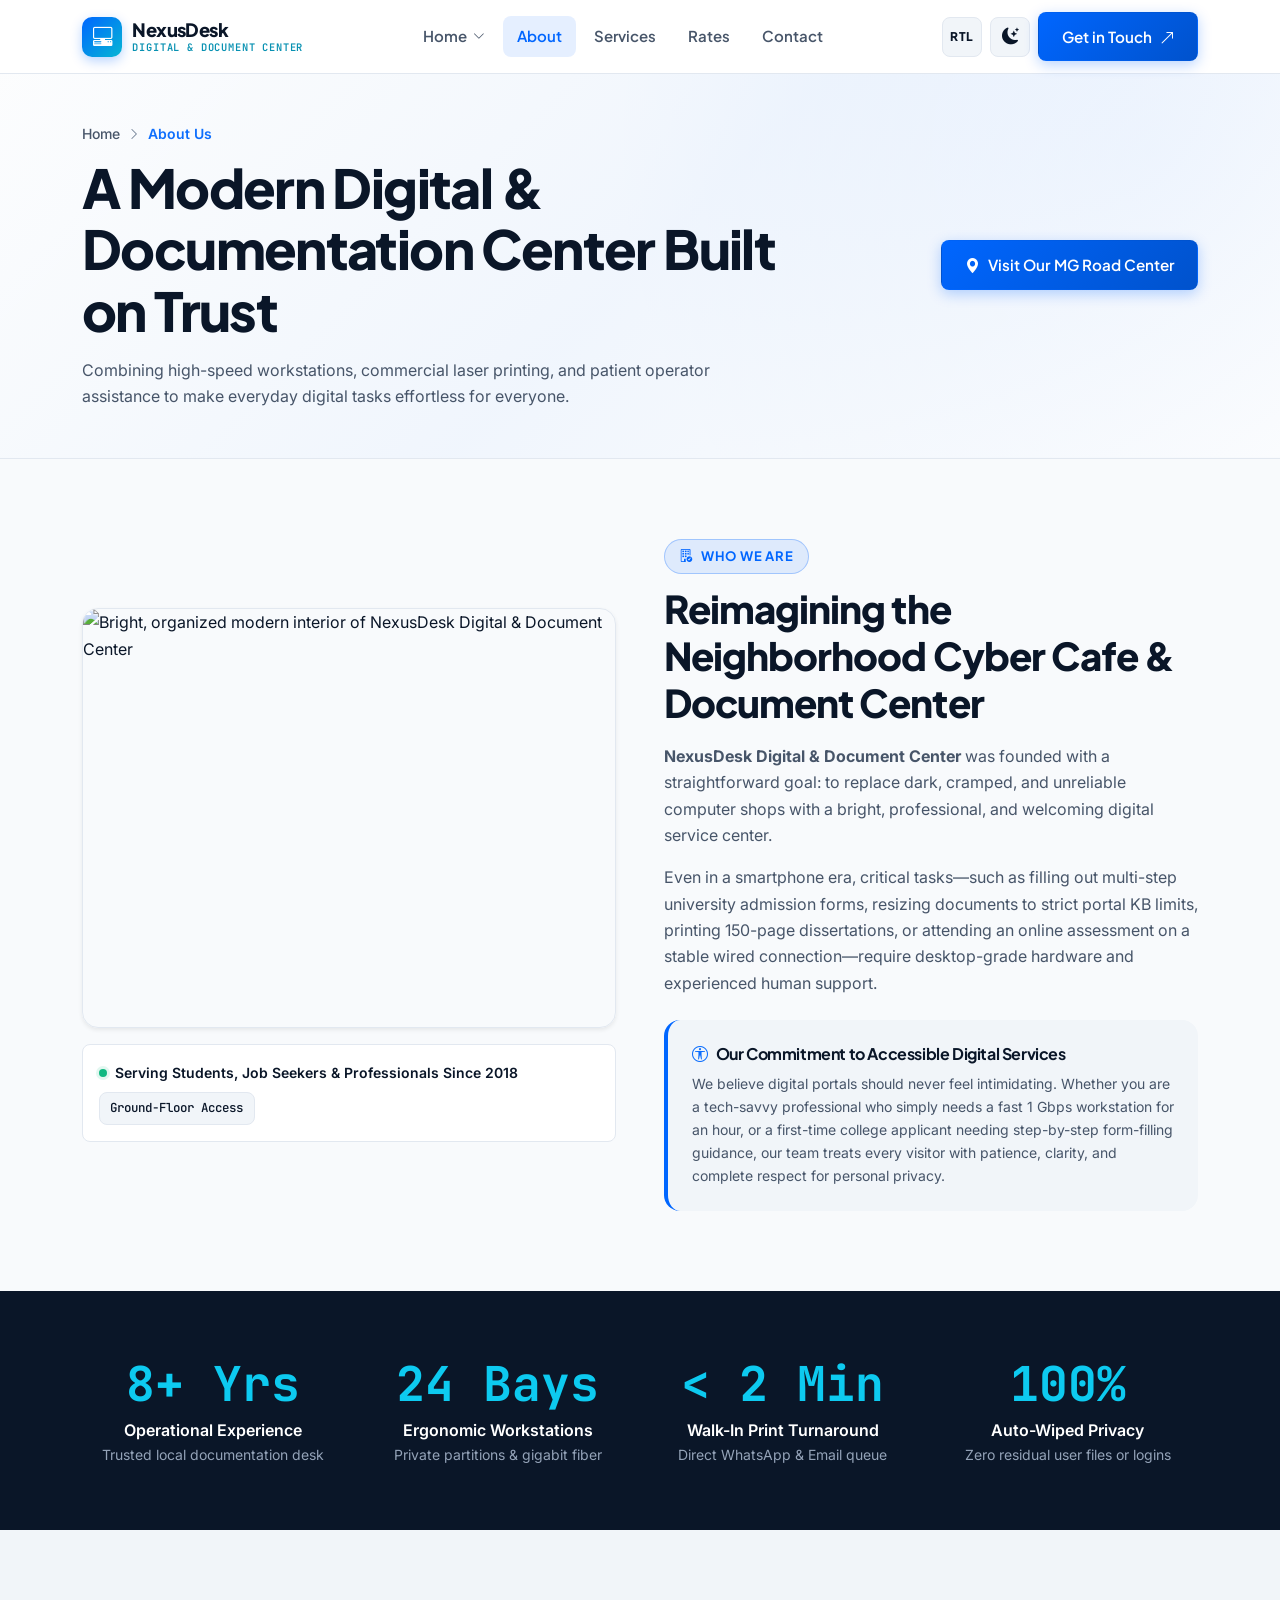
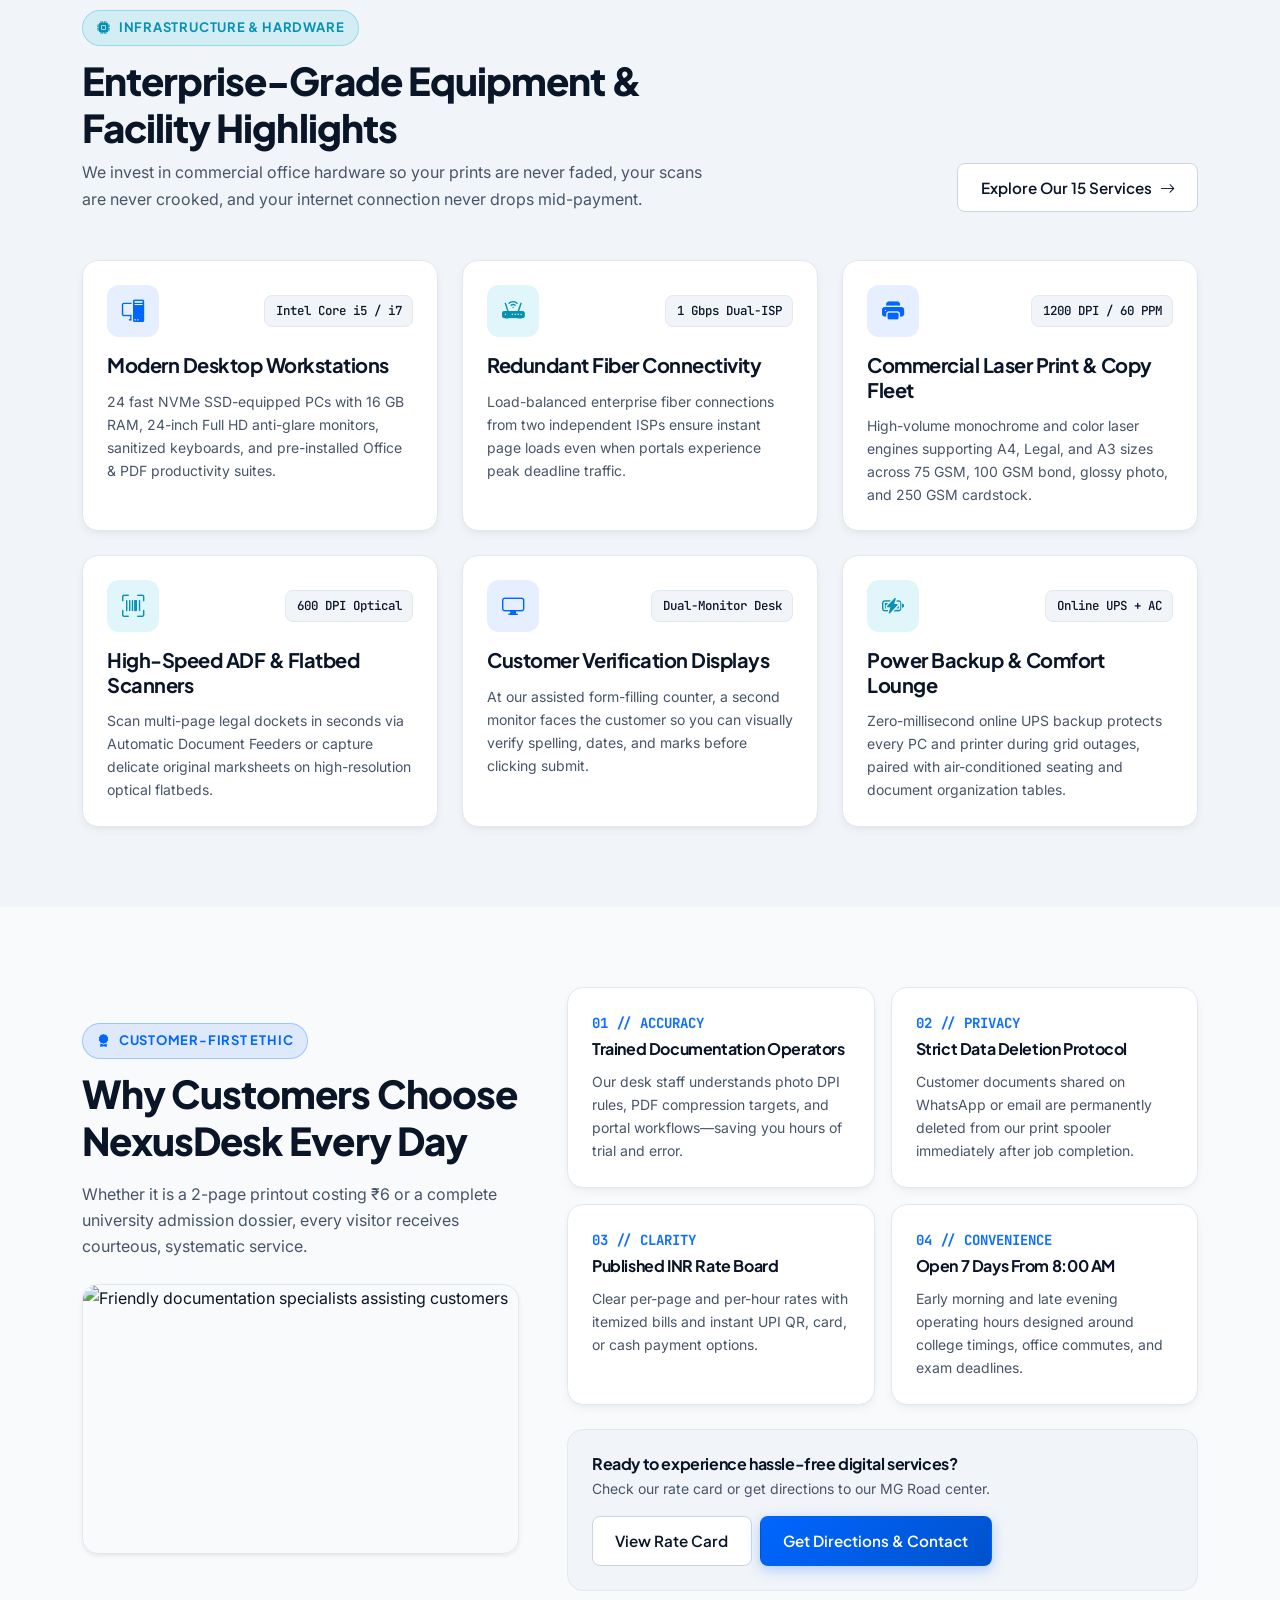
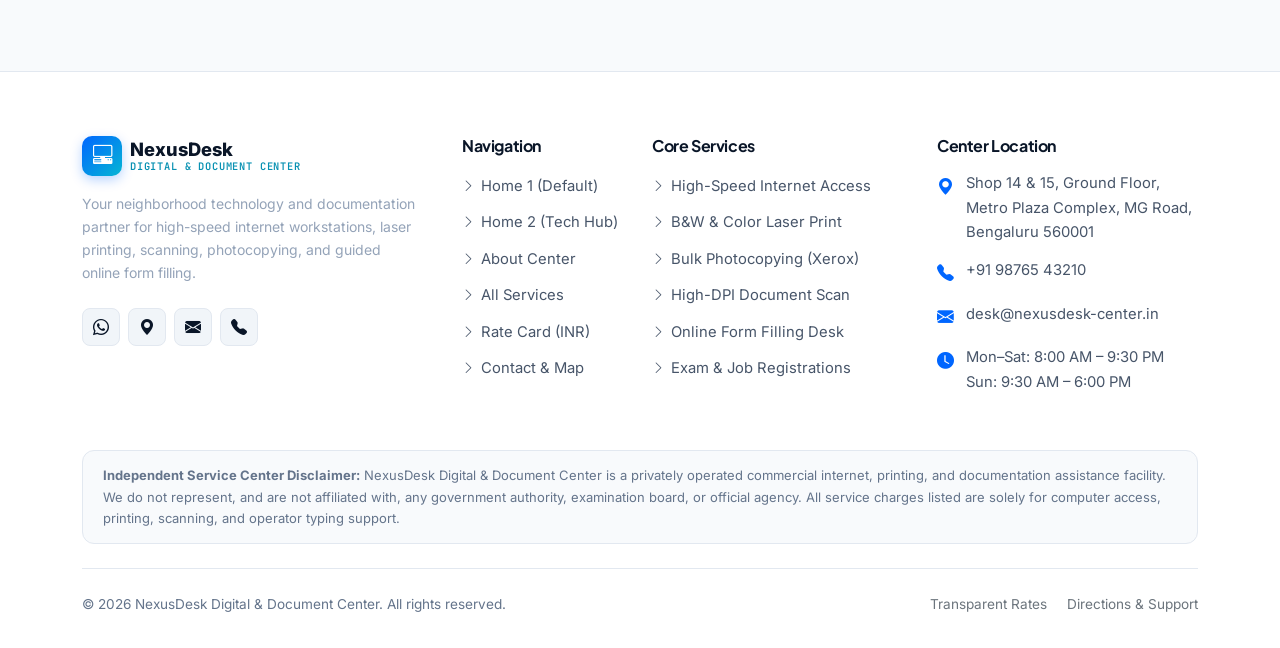
==== commit 1f1c73e9: "Your commit message" ====
--- a/about.html
+++ b/about.html
@@ -71,10 +71,10 @@
               </ul>
             </li>
             <li class="nav-item">
-              <a class="nav-link" href="services.html">Services</a>
+              <a class="nav-link active" href="about.html">About</a>
             </li>
             <li class="nav-item">
-              <a class="nav-link active" href="about.html">About</a>
+              <a class="nav-link" href="services.html">Services</a>
             </li>
             <li class="nav-item">
               <a class="nav-link" href="rates.html">Rates</a>
@@ -133,7 +133,7 @@
               Combining high-speed workstations, commercial laser printing, and patient operator assistance to make everyday digital tasks effortless for everyone.
             </p>
           </div>
-          <div class="col-lg-4 text-lg-end">
+          <div class="col-lg-4 text-lg-end page-hero-actions">
             <a href="contact.html" class="btn-brand">
               <i class="bi bi-geo-alt-fill"></i>
               <span>Visit Our MG Road Center</span>
@@ -436,8 +436,8 @@
           <ul class="footer-links">
             <li><a href="index.html"><i class="bi bi-chevron-right small"></i> Home 1 (Default)</a></li>
             <li><a href="home-2.html"><i class="bi bi-chevron-right small"></i> Home 2 (Tech Hub)</a></li>
+            <li><a href="about.html"><i class="bi bi-chevron-right small"></i> About Center</a></li>
             <li><a href="services.html"><i class="bi bi-chevron-right small"></i> All Services</a></li>
-            <li><a href="about.html"><i class="bi bi-chevron-right small"></i> About Center</a></li>
             <li><a href="rates.html"><i class="bi bi-chevron-right small"></i> Rate Card (INR)</a></li>
             <li><a href="contact.html"><i class="bi bi-chevron-right small"></i> Contact &amp; Map</a></li>
           </ul>
--- a/assets/css/style.css
+++ b/assets/css/style.css
@@ -723,7 +723,7 @@
   padding-bottom: var(--space-10);
   background-color: var(--bg-body);
   background-image:
-    linear-gradient(135deg, rgba(255, 255, 255, 0.94) 0%, rgba(240, 246, 255, 0.90) 50%, rgba(255, 255, 255, 0.95) 100%),
+    linear-gradient(135deg, rgba(255, 255, 255, 0.82) 0%, rgba(240, 246, 255, 0.72) 50%, rgba(255, 255, 255, 0.84) 100%),
     radial-gradient(circle at 85% 15%, var(--accent-primary-soft) 0%, transparent 45%),
     url('https://images.unsplash.com/photo-1527689368864-3a821dbccc34?auto=format&fit=crop&w=1920&q=80');
   background-size: cover;
@@ -913,9 +913,9 @@
   padding-bottom: var(--space-8);
   background-color: var(--bg-surface-alt);
   background-image:
-    linear-gradient(135deg, rgba(255, 255, 255, 0.94) 0%, rgba(241, 245, 249, 0.90) 50%, rgba(255, 255, 255, 0.96) 100%),
-    radial-gradient(circle at 90% 20%, var(--accent-primary-soft) 0%, transparent 45%),
-    url('https://images.unsplash.com/photo-1497215728101-856f4ea42174?auto=format&fit=crop&w=1920&q=80');
+    linear-gradient(135deg, rgba(255, 255, 255, 0.78) 0%, rgba(240, 246, 255, 0.68) 50%, rgba(255, 255, 255, 0.82) 100%),
+    radial-gradient(circle at 90% 20%, rgba(0, 102, 255, 0.14) 0%, transparent 45%),
+    url('https://images.unsplash.com/photo-1527689368864-3a821dbccc34?auto=format&fit=crop&w=1920&q=80');
   background-size: cover;
   background-position: center center;
   background-repeat: no-repeat;
@@ -925,9 +925,9 @@
 [data-theme="dark"] .page-hero {
   background-color: var(--bg-surface-alt);
   background-image:
-    linear-gradient(135deg, rgba(10, 16, 29, 0.95) 0%, rgba(15, 27, 46, 0.91) 50%, rgba(10, 16, 29, 0.96) 100%),
-    radial-gradient(circle at 90% 20%, rgba(0, 102, 255, 0.2) 0%, transparent 45%),
-    url('https://images.unsplash.com/photo-1497215728101-856f4ea42174?auto=format&fit=crop&w=1920&q=80');
+    linear-gradient(135deg, rgba(10, 16, 29, 0.93) 0%, rgba(15, 27, 46, 0.88) 50%, rgba(10, 16, 29, 0.94) 100%),
+    radial-gradient(circle at 90% 20%, rgba(0, 102, 255, 0.22) 0%, transparent 45%),
+    url('https://images.unsplash.com/photo-1527689368864-3a821dbccc34?auto=format&fit=crop&w=1920&q=80');
 }
 
 .breadcrumb-custom {
@@ -948,6 +948,45 @@
 
 .breadcrumb-custom a:hover {
   color: var(--accent-primary);
+}
+
+/* Non-Home Pages: Center Buttons in Hero Section in Tab & 1024px */
+@media (min-width: 768px) and (max-width: 1024.98px) {
+  .page-hero .row {
+    text-align: center;
+  }
+
+  .page-hero .breadcrumb-custom {
+    justify-content: center;
+  }
+
+  .page-hero .col-lg-8,
+  .page-hero .col-12.col-xl-7 {
+    text-align: center;
+    margin-left: auto;
+    margin-right: auto;
+  }
+
+  .page-hero .page-hero-actions,
+  .page-hero .text-lg-end {
+    text-align: center !important;
+    display: flex !important;
+    justify-content: center !important;
+    align-items: center !important;
+    width: 100% !important;
+    margin-top: 1.25rem;
+  }
+
+  .page-hero .page-hero-actions .d-inline-flex,
+  .page-hero .text-lg-end .d-inline-flex {
+    justify-content: center !important;
+    width: 100% !important;
+  }
+
+  .page-hero .page-hero-actions a,
+  .page-hero .text-lg-end a {
+    margin: 0.25rem;
+  }
 }
 
 /* ==========================================================================
@@ -1919,6 +1958,26 @@
   .surface-card {
     padding: 1.25rem;
   }
+
+  /* Home 2 Bento Zone B & Mobile Refinements */
+  .bento-card {
+    padding: 1.25rem !important;
+    border-radius: var(--radius-lg) !important;
+  }
+
+  .bento-card h3.h4 {
+    font-size: 1.2rem !important;
+    line-height: 1.35 !important;
+  }
+
+  .bento-card .bento-card-thumb {
+    height: 150px !important;
+  }
+
+  .bento-card .badge {
+    font-size: 0.72rem !important;
+    padding: 0.25rem 0.55rem !important;
+  }
 }
 
 /* ==========================================================================
